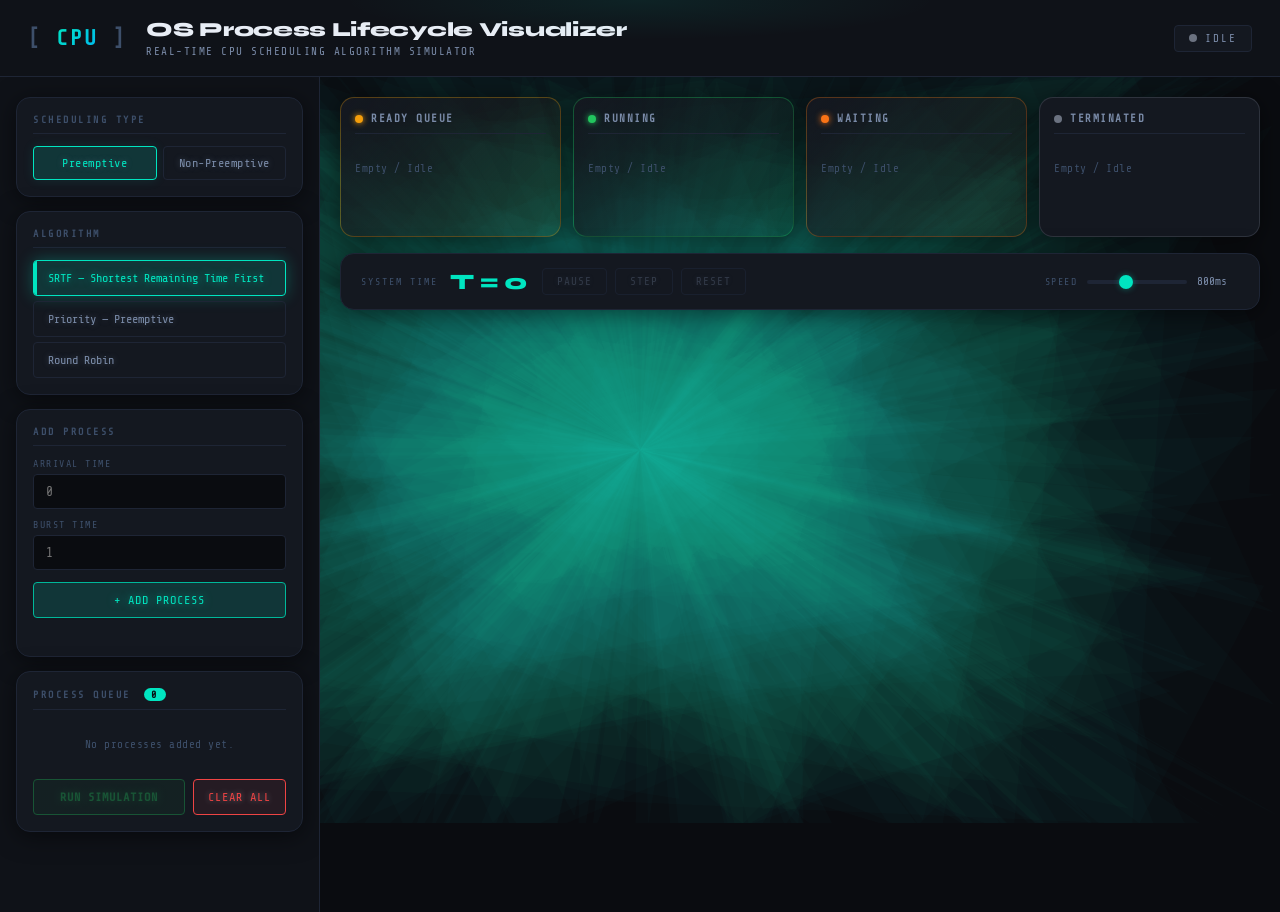
==== index.html @ 4fef4dcb "added a dynamic interactive background, which responds along with the mouse movement" ====
<!DOCTYPE html>
<html lang="en">
<head>
  <meta charset="UTF-8" />
  <meta name="viewport" content="width=device-width, initial-scale=1.0" />
  <title>OS Process Lifecycle Visualizer</title>
  <link rel="preconnect" href="https://fonts.googleapis.com" />
  <link href="https://fonts.googleapis.com/css2?family=Share+Tech+Mono&family=Syne:wght@400;600;700;800&display=swap" rel="stylesheet" />
  <link rel="stylesheet" href="css/style.css" />
  <link rel="stylesheet" href="css/style.css">

<script src="js/main.js"></script>
<script src="js/scheduler.js"></script>
<script src="js/ui.js"></script>
<script src="js/visualization.js"></script>
</head>
<body>

  <!-- ===== HEADER ===== -->
  <header class="site-header">
    <div class="header-glow"></div>
    <div class="header-inner">
      <div class="logo-mark">
        <span class="logo-bracket">[</span>
        <span class="logo-cpu">CPU</span>
        <span class="logo-bracket">]</span>
      </div>
      <div class="header-text">
        <h1 class="site-title">OS Process Lifecycle Visualizer</h1>
        <p class="site-subtitle">Real-time CPU Scheduling Algorithm Simulator</p>
      </div>
      <div class="header-status">
        <span class="status-dot" id="statusDot"></span>
        <span class="status-label" id="statusLabel">IDLE</span>
      </div>
    </div>
  </header>

  <!-- ===== MAIN LAYOUT ===== -->
  <main class="main-layout">

    <!-- LEFT PANEL: Controls -->
    <aside class="control-panel" id="controlPanel">

      <!-- Scheduling Type -->
      <div class="panel-card">
        <div class="card-label">SCHEDULING TYPE</div>
        <div class="toggle-group">
          <button class="toggle-btn active" id="btnPreemptive" data-type="preemptive">Preemptive</button>
          <button class="toggle-btn" id="btnNonPreemptive" data-type="nonpreemptive">Non-Preemptive</button>
        </div>
      </div>

      <!-- Algorithm Selection -->
      <div class="panel-card">
        <div class="card-label">ALGORITHM</div>
        <div class="algo-list" id="algoList">
          <!-- Populated by JS -->
        </div>
      </div>

      <!-- Time Quantum (RR only) -->
      <div class="panel-card" id="quantumCard" style="display:none;">
        <div class="card-label">TIME QUANTUM</div>
        <input class="form-input" type="number" id="timeQuantum" min="1" value="2" placeholder="Quantum" />
      </div>

      <!-- Process Input Form -->
      <div class="panel-card">
        <div class="card-label">ADD PROCESS</div>
        <div class="form-grid">
          <div class="form-group">
            <label class="form-label">Arrival Time</label>
            <input class="form-input" type="number" id="inputAT" min="0" placeholder="0" />
          </div>
          <div class="form-group">
            <label class="form-label">Burst Time</label>
            <input class="form-input" type="number" id="inputBT" min="1" placeholder="1" />
          </div>
          <div class="form-group" id="priorityGroup" style="display:none;">
            <label class="form-label">Priority</label>
            <input class="form-input" type="number" id="inputPriority" min="1" placeholder="1" />
          </div>
        </div>
        <button class="btn btn-add" id="btnAddProcess">+ Add Process</button>
        <div class="error-msg" id="errorMsg"></div>
      </div>

      <!-- Process Queue List -->
      <div class="panel-card">
        <div class="card-label">PROCESS QUEUE <span class="count-badge" id="processCount">0</span></div>
        <div class="process-list" id="processList">
          <div class="empty-state">No processes added yet.</div>
        </div>
        <div class="action-row">
          <button class="btn btn-run" id="btnRun" disabled>Run Simulation</button>
          <button class="btn btn-clear" id="btnClear">Clear All</button>
        </div>
      </div>

    </aside>

    <!-- RIGHT PANEL: Visualization -->
    <section class="viz-panel" id="vizPanel">

      <!-- Lifecycle States -->
      <div class="lifecycle-grid" id="lifecycleGrid">
        <div class="state-card state-ready">
          <div class="state-header">
            <div class="state-dot dot-ready"></div>
            <span>Ready Queue</span>
          </div>
          <div class="state-body" id="readyQueue"><div class="empty-state">Empty / Idle</div></div>
        </div>
        <div class="state-card state-running">
          <div class="state-header">
            <div class="state-dot dot-running"></div>
            <span>Running</span>
          </div>
          <div class="state-body" id="runningProcess"><div class="empty-state">Empty / Idle</div></div>
        </div>
        <div class="state-card state-waiting">
          <div class="state-header">
            <div class="state-dot dot-waiting"></div>
            <span>Waiting</span>
          </div>
          <div class="state-body" id="waitingQueue"><div class="empty-state">Empty / Idle</div></div>
        </div>
        <div class="state-card state-terminated">
          <div class="state-header">
            <div class="state-dot dot-terminated"></div>
            <span>Terminated</span>
          </div>
          <div class="state-body" id="terminatedList"><div class="empty-state">Empty / Idle</div></div>
        </div>
      </div>

      <!-- Clock Display -->
      <div class="clock-bar">
        <div class="clock-inner">
          <span class="clock-label">SYSTEM TIME</span>
          <span class="clock-value" id="clockDisplay">T = 0</span>
          <div class="sim-controls">
            <button class="sim-btn" id="btnPause" disabled>Pause</button>
            <button class="sim-btn" id="btnStep" disabled>Step</button>
            <button class="sim-btn" id="btnReset" disabled>Reset</button>
          </div>
          <div class="speed-control">
            <label class="form-label">Speed</label>
            <input type="range" id="speedSlider" min="100" max="2000" value="800" step="100" />
            <span id="speedValue">800ms</span>
          </div>
        </div>
      </div>

      <!-- Gantt Chart -->
      <div class="panel-card gantt-card" id="ganttCard" style="display:none;">
        <div class="card-label">GANTT CHART</div>
        <div class="gantt-scroll">
          <div class="gantt-chart" id="ganttChart"></div>
          <div class="gantt-timeline" id="ganttTimeline"></div>
        </div>
      </div>

      <!-- Results Table -->
      <div class="panel-card results-card" id="resultsCard" style="display:none;">
        <div class="card-label">RESULTS TABLE</div>
        <div class="table-scroll">
          <table class="results-table" id="resultsTable">
            <thead>
              <tr>
                <th title="Process ID">PID</th>
                <th title="Arrival Time">AT<br><span class="th-sub">Arrival</span></th>
                <th title="Burst Time">BT<br><span class="th-sub">Burst</span></th>
                <th title="Completion Time">CT<br><span class="th-sub">Completion</span></th>
                <th title="Turnaround Time">TAT<br><span class="th-sub">Turnaround</span></th>
                <th title="Waiting Time">WT<br><span class="th-sub">Waiting</span></th>
                <th title="Response Time">RT<br><span class="th-sub">Response</span></th>
              </tr>
            </thead>
            <tbody id="resultsBody"></tbody>
          </table>
        </div>
        <div class="averages-row" id="averagesRow"></div>
      </div>

    </section>
  </main>

  <!-- Scripts -->
  <script src="js/scheduler.js"></script>
  <script src="js/visualization.js"></script>
  <script src="js/ui.js"></script>
  <script src="js/main.js"></script>
  <script src="js/webgl-bg.js"></script>
</body>
</html>
---- css/style.css ----
/* =============================================
   OS Process Lifecycle Visualizer — Stylesheet
   Theme: Terminal Industrial / Dark Precision
   Font: Share Tech Mono + Syne
   ============================================= */

:root {
  --bg-base:        #0a0c10;
  --bg-surface:     #0f1218;
  --bg-card:        #141820;
  --bg-card-hover:  #181e28;
  --border:         #1e2535;
  --border-glow:    #2a3650;

  --accent:         #00e5c0;
  --accent-dim:     #00b89a;
  --accent-glow:    rgba(0, 229, 192, 0.15);

  --color-running:  #22c55e;
  --color-ready:    #f59e0b;
  --color-waiting:  #f97316;
  --color-terminated: #6b7280;

  --color-running-bg:  rgba(34,197,94,0.12);
  --color-ready-bg:    rgba(245,158,11,0.12);
  --color-waiting-bg:  rgba(249,115,22,0.12);
  --color-terminated-bg: rgba(107,114,128,0.12);

  --text-primary:   #e8edf5;
  --text-secondary: #7a8ba8;
  --text-muted:     #3d4f6a;

  --font-mono:      'Share Tech Mono', monospace;
  --font-display:   'Syne', sans-serif;

  --radius-sm:  4px;
  --radius-md:  8px;
  --radius-lg:  14px;
  --radius-xl:  20px;

  --transition: all 0.25s cubic-bezier(0.4, 0, 0.2, 1);
  --shadow-card: 0 4px 24px rgba(0,0,0,0.5);
}

/* ===== RESET ===== */
*, *::before, *::after {
  box-sizing: border-box;
  margin: 0;
  padding: 0;
}

html { 
  scroll-behavior: smooth;
  background: var(--bg-base);
}

body {
  background: transparent;
  color: var(--text-primary);
  font-family: var(--font-mono);
  font-size: 13px;
  min-height: 100vh;
  overflow-x: hidden;
}

/* ===== SCROLLBAR ===== */
::-webkit-scrollbar { width: 6px; height: 6px; }
::-webkit-scrollbar-track { background: var(--bg-base); }
::-webkit-scrollbar-thumb { background: var(--border-glow); border-radius: 3px; }
::-webkit-scrollbar-thumb:hover { background: var(--accent-dim); }

/* ===== HEADER ===== */
.site-header {
  position: relative;
  background: var(--bg-surface);
  border-bottom: 1px solid var(--border);
  overflow: hidden;
  z-index: 100;
}

.header-glow {
  position: absolute;
  top: -40px; left: 50%;
  transform: translateX(-50%);
  width: 600px; height: 80px;
  background: radial-gradient(ellipse, rgba(0,229,192,0.08) 0%, transparent 70%);
  pointer-events: none;
}

.header-inner {
  max-width: 1600px;
  margin: 0 auto;
  padding: 18px 28px;
  display: flex;
  align-items: center;
  gap: 20px;
}

.logo-mark {
  font-family: var(--font-mono);
  font-size: 22px;
  font-weight: bold;
  color: var(--accent);
  letter-spacing: 2px;
  flex-shrink: 0;
}
.logo-bracket { color: var(--text-muted); }
.logo-cpu {
  background: linear-gradient(135deg, var(--accent), #00b8f0);
  -webkit-background-clip: text;
  -webkit-text-fill-color: transparent;
  background-clip: text;
}

.header-text { flex: 1; }

.site-title {
  font-family: var(--font-display);
  font-size: 20px;
  font-weight: 800;
  color: var(--text-primary);
  letter-spacing: -0.3px;
  line-height: 1.2;
}

.site-subtitle {
  font-size: 11px;
  color: var(--text-secondary);
  letter-spacing: 1.5px;
  margin-top: 3px;
  text-transform: uppercase;
}

.header-status {
  display: flex;
  align-items: center;
  gap: 8px;
  padding: 6px 14px;
  border: 1px solid var(--border);
  border-radius: var(--radius-sm);
  background: var(--bg-card);
}

.status-dot {
  width: 8px; height: 8px;
  border-radius: 50%;
  background: var(--color-terminated);
  transition: var(--transition);
}
.status-dot.idle    { background: var(--color-terminated); }
.status-dot.running { background: var(--color-running); box-shadow: 0 0 8px var(--color-running); animation: pulse 1s infinite; }
.status-dot.paused  { background: var(--color-ready); }
.status-dot.done    { background: var(--accent); }

.status-label {
  font-size: 11px;
  letter-spacing: 2px;
  color: var(--text-secondary);
}

@keyframes pulse {
  0%, 100% { opacity: 1; }
  50%       { opacity: 0.4; }
}

/* ===== MAIN LAYOUT ===== */
.main-layout {
  display: grid;
  grid-template-columns: 320px 1fr;
  min-height: calc(100vh - 65px);
  max-width: 1600px;
  margin: 0 auto;
  gap: 0;
}

@media (max-width: 960px) {
  .main-layout { grid-template-columns: 1fr; }
}

/* ===== CONTROL PANEL ===== */
.control-panel {
  background: var(--bg-surface);
  border-right: 1px solid var(--border);
  padding: 20px 16px;
  display: flex;
  flex-direction: column;
  gap: 14px;
  overflow-y: auto;
  max-height: calc(100vh - 65px);
  position: sticky;
  top: 0;
}

/* ===== PANEL CARDS ===== */
.panel-card {
  background: var(--bg-card);
  border: 1px solid var(--border);
  border-radius: var(--radius-lg);
  padding: 16px;
  transition: var(--transition);
  box-shadow: var(--shadow-card);
}
.panel-card:hover { border-color: var(--border-glow); }

.card-label {
  font-size: 10px;
  font-weight: 700;
  letter-spacing: 2.5px;
  color: var(--text-muted);
  text-transform: uppercase;
  margin-bottom: 12px;
  padding-bottom: 8px;
  border-bottom: 1px solid var(--border);
}

/* ===== TOGGLE GROUP ===== */
.toggle-group {
  display: grid;
  grid-template-columns: 1fr 1fr;
  gap: 6px;
}

.toggle-btn {
  padding: 9px 12px;
  border: 1px solid var(--border);
  border-radius: var(--radius-sm);
  background: transparent;
  color: var(--text-secondary);
  font-family: var(--font-mono);
  font-size: 12px;
  cursor: pointer;
  transition: var(--transition);
  letter-spacing: 0.5px;
  text-shadow: 0 0 6px rgba(122, 139, 168, 0.4);
}
.toggle-btn:hover {
  border-color: var(--accent-dim);
  color: var(--text-primary);
  box-shadow: 0 0 16px rgba(0,229,192,0.25);
  text-shadow: 0 0 8px rgba(232, 237, 245, 0.6);
}
.toggle-btn.active {
  background: var(--accent-glow);
  border-color: var(--accent);
  color: var(--accent);
  box-shadow: 0 0 12px rgba(0,229,192,0.1);
}

/* ===== ALGO LIST ===== */
.algo-list {
  display: flex;
  flex-direction: column;
  gap: 5px;
}

.algo-btn {
  padding: 10px 14px;
  border: 1px solid var(--border);
  border-radius: var(--radius-sm);
  background: transparent;
  color: var(--text-secondary);
  font-family: var(--font-mono);
  font-size: 12px;
  cursor: pointer;
  transition: var(--transition);
  text-align: left;
  position: relative;
  overflow: hidden;
  text-shadow: 0 0 6px rgba(122, 139, 168, 0.4);
}
.algo-btn::before {
  content: '';
  position: absolute;
  left: 0; top: 0; bottom: 0;
  width: 3px;
  background: transparent;
  transition: var(--transition);
}
.algo-btn:hover {
  border-color: var(--border-glow);
  color: var(--text-primary);
  background: rgba(255,255,255,0.02);
  box-shadow: 0 0 16px rgba(0,229,192,0.2);
  text-shadow: 0 0 8px rgba(232, 237, 245, 0.6);
}
.algo-btn.active {
  border-color: var(--accent);
  color: var(--accent);
  background: var(--accent-glow);
  box-shadow: 0 0 16px rgba(0,229,192,0.3);
  text-shadow: 0 0 8px rgba(0,229,192,0.6);
}
.algo-btn.active::before { background: var(--accent); }
.algo-btn.disabled-algo {
  opacity: 0.35;
  cursor: not-allowed;
  pointer-events: none;
}

/* ===== FORM ===== */
.form-grid {
  display: flex;
  flex-direction: column;
  gap: 10px;
  margin-bottom: 12px;
}

.form-group {
  display: flex;
  flex-direction: column;
  gap: 5px;
}

.form-label {
  font-size: 10px;
  letter-spacing: 1.5px;
  color: var(--text-muted);
  text-transform: uppercase;
}

.form-input {
  background: var(--bg-base);
  border: 1px solid var(--border);
  border-radius: var(--radius-sm);
  color: var(--text-primary);
  font-family: var(--font-mono);
  font-size: 13px;
  padding: 9px 12px;
  outline: none;
  transition: var(--transition);
  width: 100%;
  -moz-appearance: textfield;
}
.form-input::-webkit-inner-spin-button,
.form-input::-webkit-outer-spin-button { -webkit-appearance: none; }

.form-input:focus {
  border-color: var(--accent);
  box-shadow: 0 0 0 3px rgba(0,229,192,0.08);
}
.form-input.error { border-color: #ef4444; }

.error-msg {
  font-size: 11px;
  color: #ef4444;
  min-height: 16px;
  margin-top: 6px;
  letter-spacing: 0.5px;
}

/* ===== BUTTONS ===== */
.btn {
  padding: 10px 16px;
  border-radius: var(--radius-sm);
  font-family: var(--font-mono);
  font-size: 12px;
  letter-spacing: 1px;
  cursor: pointer;
  transition: var(--transition);
  border: 1px solid transparent;
  display: inline-flex;
  align-items: center;
  justify-content: center;
  gap: 6px;
  text-transform: uppercase;
  text-shadow: 0 0 6px rgba(232, 237, 245, 0.4);
}

.btn-add {
  width: 100%;
  background: var(--accent-glow);
  border-color: var(--accent-dim);
  color: var(--accent);
  text-shadow: 0 0 8px rgba(0,229,192,0.6);
}
.btn-add:hover {
  background: rgba(0,229,192,0.22);
  box-shadow: 0 0 24px rgba(0,229,192,0.4);
  transform: translateY(-1px);
}

.btn-run {
  flex: 1;
  background: linear-gradient(135deg, #22c55e22, #16a34a33);
  border-color: var(--color-running);
  color: var(--color-running);
  font-weight: 700;
  text-shadow: 0 0 8px rgba(34,197,94,0.6);
}
.btn-run:hover:not(:disabled) {
  background: rgba(34,197,94,0.22);
  box-shadow: 0 0 24px rgba(34,197,94,0.4);
  transform: translateY(-1px);
}
.btn-run:disabled {
  opacity: 0.35;
  cursor: not-allowed;
  transform: none;
}

.btn-clear {
  background: rgba(239,68,68,0.08);
  border: 1px solid #ef4444;
  color: #ef4444;
  padding: 10px 14px;
}
.btn-clear:hover {
  background: rgba(239,68,68,0.16);
  transform: translateY(-1px);
}

.action-row {
  display: flex;
  gap: 8px;
  margin-top: 12px;
}

/* ===== SIM BUTTONS ===== */
.sim-btn {
  padding: 6px 14px;
  border: 1px solid var(--border-glow);
  border-radius: var(--radius-sm);
  background: transparent;
  color: var(--text-secondary);
  font-family: var(--font-mono);
  font-size: 11px;
  cursor: pointer;
  transition: var(--transition);
  text-transform: uppercase;
  letter-spacing: 1px;
  text-shadow: 0 0 6px rgba(122, 139, 168, 0.5);
}
.sim-btn:hover:not(:disabled) {
  border-color: var(--accent);
  color: var(--accent);
  box-shadow: 0 0 16px rgba(0,229,192,0.3);
  text-shadow: 0 0 8px rgba(0,229,192,0.8);
}
.sim-btn:disabled { opacity: 0.3; cursor: not-allowed; }

/* ===== PROCESS LIST ===== */
.process-list {
  display: flex;
  flex-direction: column;
  gap: 6px;
  max-height: 180px;
  overflow-y: auto;
  margin-bottom: 4px;
}

.empty-state {
  color: var(--text-muted);
  font-size: 11px;
  text-align: center;
  padding: 16px 0;
  letter-spacing: 0.5px;
}

.process-pill {
  display: flex;
  align-items: center;
  justify-content: space-between;
  padding: 8px 12px;
  background: var(--bg-base);
  border: 1px solid var(--border);
  border-radius: var(--radius-sm);
  animation: slideIn 0.25s ease;
}

@keyframes slideIn {
  from { opacity: 0; transform: translateX(-8px); }
  to   { opacity: 1; transform: translateX(0); }
}

.process-pill .pid-tag {
  font-size: 12px;
  font-weight: 700;
  color: var(--accent);
  min-width: 32px;
}
.process-pill .pill-info {
  font-size: 11px;
  color: var(--text-secondary);
  flex: 1;
  padding: 0 8px;
}
.process-pill .remove-btn {
  background: none;
  border: none;
  color: var(--text-muted);
  cursor: pointer;
  font-size: 14px;
  padding: 0 4px;
  transition: var(--transition);
  font-family: var(--font-mono);
}
.process-pill .remove-btn:hover { color: #ef4444; }

.count-badge {
  display: inline-block;
  background: var(--accent);
  color: var(--bg-base);
  border-radius: 10px;
  padding: 1px 7px;
  font-size: 10px;
  font-weight: 700;
  margin-left: 6px;
}

/* ===== VIZ PANEL ===== */
.viz-panel {
  padding: 20px;
  display: flex;
  flex-direction: column;
  gap: 16px;
  overflow-y: auto;
}

/* ===== LIFECYCLE GRID ===== */
.lifecycle-grid {
  display: grid;
  grid-template-columns: repeat(4, 1fr);
  gap: 12px;
}

@media (max-width: 1200px) {
  .lifecycle-grid { grid-template-columns: repeat(2, 1fr); }
}
@media (max-width: 600px) {
  .lifecycle-grid { grid-template-columns: 1fr; }
}

.state-card {
  background: var(--bg-card);
  border: 1px solid var(--border);
  border-radius: var(--radius-lg);
  padding: 14px;
  min-height: 140px;
  box-shadow: var(--shadow-card);
  transition: var(--transition);
}

.state-card.state-running { border-color: rgba(34,197,94,0.3); background: linear-gradient(135deg, var(--bg-card), rgba(34,197,94,0.04)); }
.state-card.state-ready   { border-color: rgba(245,158,11,0.3); background: linear-gradient(135deg, var(--bg-card), rgba(245,158,11,0.04)); }
.state-card.state-waiting { border-color: rgba(249,115,22,0.3); background: linear-gradient(135deg, var(--bg-card), rgba(249,115,22,0.04)); }
.state-card.state-terminated { border-color: rgba(107,114,128,0.3); }

.state-header {
  display: flex;
  align-items: center;
  gap: 8px;
  font-size: 11px;
  letter-spacing: 1.5px;
  color: var(--text-secondary);
  text-transform: uppercase;
  font-weight: 700;
  margin-bottom: 12px;
  padding-bottom: 8px;
  border-bottom: 1px solid var(--border);
}

.state-dot {
  width: 8px; height: 8px;
  border-radius: 50%;
  flex-shrink: 0;
}
.dot-running { background: var(--color-running); box-shadow: 0 0 6px var(--color-running); }
.dot-ready   { background: var(--color-ready);   box-shadow: 0 0 6px var(--color-ready); }
.dot-waiting { background: var(--color-waiting);  box-shadow: 0 0 6px var(--color-waiting); }
.dot-terminated { background: var(--color-terminated); }

.state-body {
  display: flex;
  flex-wrap: wrap;
  gap: 8px;
  min-height: 60px;
  align-content: flex-start;
}

/* ===== PROCESS TOKENS ===== */
.proc-token {
  display: flex;
  flex-direction: column;
  align-items: center;
  padding: 8px 12px;
  border-radius: var(--radius-md);
  border: 1px solid;
  font-size: 11px;
  font-family: var(--font-mono);
  animation: tokenAppear 0.3s cubic-bezier(0.34, 1.56, 0.64, 1);
  transition: var(--transition);
  cursor: default;
}

@keyframes tokenAppear {
  from { opacity: 0; transform: scale(0.7); }
  to   { opacity: 1; transform: scale(1); }
}

.proc-token .token-pid {
  font-weight: 700;
  font-size: 13px;
}
.proc-token .token-info {
  font-size: 9px;
  opacity: 0.75;
  letter-spacing: 0.5px;
  margin-top: 2px;
}

.token-running {
  background: var(--color-running-bg);
  border-color: var(--color-running);
  color: var(--color-running);
  box-shadow: 0 0 14px rgba(34,197,94,0.2);
  animation: tokenAppear 0.3s cubic-bezier(0.34, 1.56, 0.64, 1), runningPulse 1.5s ease-in-out infinite;
}

@keyframes runningPulse {
  0%, 100% { box-shadow: 0 0 14px rgba(34,197,94,0.2); }
  50%       { box-shadow: 0 0 22px rgba(34,197,94,0.4); }
}

.token-ready {
  background: var(--color-ready-bg);
  border-color: var(--color-ready);
  color: var(--color-ready);
}

.token-waiting {
  background: var(--color-waiting-bg);
  border-color: var(--color-waiting);
  color: var(--color-waiting);
}

.token-terminated {
  background: var(--color-terminated-bg);
  border-color: var(--color-terminated);
  color: var(--color-terminated);
  opacity: 0.7;
}

/* ===== CLOCK BAR ===== */
.clock-bar {
  background: var(--bg-card);
  border: 1px solid var(--border);
  border-radius: var(--radius-lg);
  padding: 14px 20px;
  box-shadow: var(--shadow-card);
}

.clock-inner {
  display: flex;
  align-items: center;
  gap: 12px;
  flex-wrap: nowrap;
}

.clock-label {
  font-size: 10px;
  letter-spacing: 2px;
  color: var(--text-muted);
  text-transform: uppercase;
}

.clock-value {
  font-family: var(--font-display);
  font-size: 22px;
  font-weight: 800;
  color: var(--accent);
  letter-spacing: -0.5px;
  min-width: 80px;
}

.sim-controls {
  display: flex;
  gap: 8px;
  flex: 1;
}

.speed-control {
  display: flex;
  align-items: center;
  gap: 10px;
  margin-left: auto;
}

.speed-control input[type=range] {
  -webkit-appearance: none;
  width: 100px;
  height: 4px;
  background: var(--border);
  border-radius: 2px;
  outline: none;
  cursor: pointer;
}
.speed-control input[type=range]::-webkit-slider-thumb {
  -webkit-appearance: none;
  width: 14px; height: 14px;
  border-radius: 50%;
  background: var(--accent);
  cursor: pointer;
  box-shadow: 0 0 6px rgba(0,229,192,0.4);
}
#speedValue {
  font-size: 11px;
  color: var(--text-secondary);
  min-width: 42px;
}

/* ===== GANTT CHART ===== */
.gantt-card { overflow: hidden; }

.gantt-scroll {
  overflow-x: auto;
  padding-bottom: 6px;
}

.gantt-chart {
  display: flex;
  height: 48px;
  min-width: 100%;
  border-radius: var(--radius-sm);
  overflow: hidden;
  margin-bottom: 4px;
}

.gantt-block {
  display: flex;
  align-items: center;
  justify-content: center;
  font-size: 12px;
  font-weight: 700;
  font-family: var(--font-mono);
  border-right: 2px solid var(--bg-base);
  transition: opacity 0.2s;
  cursor: default;
  position: relative;
  min-width: 32px;
  animation: ganttReveal 0.3s ease;
}

@keyframes ganttReveal {
  from { opacity: 0; transform: scaleX(0); transform-origin: left; }
  to   { opacity: 1; transform: scaleX(1); }
}

.gantt-block:hover { opacity: 0.85; }
.gantt-block.idle-block { background: #1e2535; color: var(--text-muted); }
.gantt-block.run-block-0  { background: rgba(34,197,94,0.6);  color: #fff; }
.gantt-block.run-block-1  { background: rgba(56,189,248,0.6); color: #fff; }
.gantt-block.run-block-2  { background: rgba(168,85,247,0.6); color: #fff; }
.gantt-block.run-block-3  { background: rgba(249,115,22,0.6); color: #fff; }
.gantt-block.run-block-4  { background: rgba(236,72,153,0.6); color: #fff; }
.gantt-block.run-block-5  { background: rgba(234,179,8,0.6);  color: #fff; }
.gantt-block.run-block-6  { background: rgba(20,184,166,0.6); color: #fff; }
.gantt-block.run-block-7  { background: rgba(139,92,246,0.6); color: #fff; }

.gantt-timeline {
  display: flex;
  font-size: 10px;
  color: var(--text-muted);
  letter-spacing: 0.5px;
}
.gantt-tick {
  display: flex;
  align-items: center;
  justify-content: flex-start;
  border-left: 1px solid var(--border);
  padding: 2px 3px;
  min-width: 32px;
}

/* ===== RESULTS TABLE ===== */
.results-card {}

.table-scroll { overflow-x: auto; }

.results-table {
  width: 100%;
  border-collapse: collapse;
  font-size: 12px;
}

.results-table thead th {
  background: var(--bg-base);
  color: var(--text-muted);
  font-size: 10px;
  letter-spacing: 2px;
  text-transform: uppercase;
  padding: 10px 14px;
  text-align: center;
  border-bottom: 1px solid var(--border);
  white-space: nowrap;
}

.results-table tbody tr {
  border-bottom: 1px solid var(--border);
  transition: var(--transition);
}
.results-table tbody tr:hover { background: rgba(255,255,255,0.02); }

.results-table tbody td {
  padding: 10px 14px;
  text-align: center;
  color: var(--text-primary);
  font-family: var(--font-mono);
}

.results-table tbody td:first-child {
  font-weight: 700;
  color: var(--accent);
}

.results-table tbody tr:last-child { border-bottom: none; }

.averages-row {
  display: flex;
  gap: 12px;
  padding: 14px 4px 0;
  border-top: 1px solid var(--border);
  margin-top: 12px;
}

.stat-card {
  flex: 1;
  display: flex;
  flex-direction: column;
  gap: 4px;
  background: var(--bg-surface);
  border: 1px solid var(--border);
  border-radius: var(--radius-md);
  padding: 12px;
  align-items: center;
  text-align: center;
  transition: var(--transition);
}
.stat-card:hover {
  border-color: var(--border-glow);
}

.avg-label {
  font-size: 9px;
  letter-spacing: 1.5px;
  color: var(--text-muted);
  text-transform: uppercase;
}
.avg-value {
  font-size: 18px;
  font-family: var(--font-display);
  font-weight: 700;
  color: var(--accent);
}

.th-sub {
  font-size: 8px;
  color: var(--text-muted);
  font-weight: normal;
  letter-spacing: 1px;
}

/* ===== ANIMATIONS ===== */
@keyframes fadeIn {
  from { opacity: 0; transform: translateY(10px); }
  to   { opacity: 1; transform: translateY(0); }
}

.gantt-card, .results-card {
  animation: fadeIn 0.4s ease;
}

/* ===== RESPONSIVE ===== */
@media (max-width: 768px) {
  .header-inner { padding: 14px 16px; gap: 12px; }
  .site-title { font-size: 15px; }
  .control-panel { max-height: none; position: relative; }
  .viz-panel { padding: 12px; }
  .clock-inner { gap: 10px; }
  .clock-value { font-size: 18px; }
}

/* ===== WEBGL BG ===== */
#webgl-bg-canvas {
  position: fixed;
  top: 0;
  left: 0;
  width: 100vw;
  height: 100vh;
  z-index: -10;
  pointer-events: none;
}
---- css/style.css ----
/* =============================================
   OS Process Lifecycle Visualizer — Stylesheet
   Theme: Terminal Industrial / Dark Precision
   Font: Share Tech Mono + Syne
   ============================================= */

:root {
  --bg-base:        #0a0c10;
  --bg-surface:     #0f1218;
  --bg-card:        #141820;
  --bg-card-hover:  #181e28;
  --border:         #1e2535;
  --border-glow:    #2a3650;

  --accent:         #00e5c0;
  --accent-dim:     #00b89a;
  --accent-glow:    rgba(0, 229, 192, 0.15);

  --color-running:  #22c55e;
  --color-ready:    #f59e0b;
  --color-waiting:  #f97316;
  --color-terminated: #6b7280;

  --color-running-bg:  rgba(34,197,94,0.12);
  --color-ready-bg:    rgba(245,158,11,0.12);
  --color-waiting-bg:  rgba(249,115,22,0.12);
  --color-terminated-bg: rgba(107,114,128,0.12);

  --text-primary:   #e8edf5;
  --text-secondary: #7a8ba8;
  --text-muted:     #3d4f6a;

  --font-mono:      'Share Tech Mono', monospace;
  --font-display:   'Syne', sans-serif;

  --radius-sm:  4px;
  --radius-md:  8px;
  --radius-lg:  14px;
  --radius-xl:  20px;

  --transition: all 0.25s cubic-bezier(0.4, 0, 0.2, 1);
  --shadow-card: 0 4px 24px rgba(0,0,0,0.5);
}

/* ===== RESET ===== */
*, *::before, *::after {
  box-sizing: border-box;
  margin: 0;
  padding: 0;
}

html { 
  scroll-behavior: smooth;
  background: var(--bg-base);
}

body {
  background: transparent;
  color: var(--text-primary);
  font-family: var(--font-mono);
  font-size: 13px;
  min-height: 100vh;
  overflow-x: hidden;
}

/* ===== SCROLLBAR ===== */
::-webkit-scrollbar { width: 6px; height: 6px; }
::-webkit-scrollbar-track { background: var(--bg-base); }
::-webkit-scrollbar-thumb { background: var(--border-glow); border-radius: 3px; }
::-webkit-scrollbar-thumb:hover { background: var(--accent-dim); }

/* ===== HEADER ===== */
.site-header {
  position: relative;
  background: var(--bg-surface);
  border-bottom: 1px solid var(--border);
  overflow: hidden;
  z-index: 100;
}

.header-glow {
  position: absolute;
  top: -40px; left: 50%;
  transform: translateX(-50%);
  width: 600px; height: 80px;
  background: radial-gradient(ellipse, rgba(0,229,192,0.08) 0%, transparent 70%);
  pointer-events: none;
}

.header-inner {
  max-width: 1600px;
  margin: 0 auto;
  padding: 18px 28px;
  display: flex;
  align-items: center;
  gap: 20px;
}

.logo-mark {
  font-family: var(--font-mono);
  font-size: 22px;
  font-weight: bold;
  color: var(--accent);
  letter-spacing: 2px;
  flex-shrink: 0;
}
.logo-bracket { color: var(--text-muted); }
.logo-cpu {
  background: linear-gradient(135deg, var(--accent), #00b8f0);
  -webkit-background-clip: text;
  -webkit-text-fill-color: transparent;
  background-clip: text;
}

.header-text { flex: 1; }

.site-title {
  font-family: var(--font-display);
  font-size: 20px;
  font-weight: 800;
  color: var(--text-primary);
  letter-spacing: -0.3px;
  line-height: 1.2;
}

.site-subtitle {
  font-size: 11px;
  color: var(--text-secondary);
  letter-spacing: 1.5px;
  margin-top: 3px;
  text-transform: uppercase;
}

.header-status {
  display: flex;
  align-items: center;
  gap: 8px;
  padding: 6px 14px;
  border: 1px solid var(--border);
  border-radius: var(--radius-sm);
  background: var(--bg-card);
}

.status-dot {
  width: 8px; height: 8px;
  border-radius: 50%;
  background: var(--color-terminated);
  transition: var(--transition);
}
.status-dot.idle    { background: var(--color-terminated); }
.status-dot.running { background: var(--color-running); box-shadow: 0 0 8px var(--color-running); animation: pulse 1s infinite; }
.status-dot.paused  { background: var(--color-ready); }
.status-dot.done    { background: var(--accent); }

.status-label {
  font-size: 11px;
  letter-spacing: 2px;
  color: var(--text-secondary);
}

@keyframes pulse {
  0%, 100% { opacity: 1; }
  50%       { opacity: 0.4; }
}

/* ===== MAIN LAYOUT ===== */
.main-layout {
  display: grid;
  grid-template-columns: 320px 1fr;
  min-height: calc(100vh - 65px);
  max-width: 1600px;
  margin: 0 auto;
  gap: 0;
}

@media (max-width: 960px) {
  .main-layout { grid-template-columns: 1fr; }
}

/* ===== CONTROL PANEL ===== */
.control-panel {
  background: var(--bg-surface);
  border-right: 1px solid var(--border);
  padding: 20px 16px;
  display: flex;
  flex-direction: column;
  gap: 14px;
  overflow-y: auto;
  max-height: calc(100vh - 65px);
  position: sticky;
  top: 0;
}

/* ===== PANEL CARDS ===== */
.panel-card {
  background: var(--bg-card);
  border: 1px solid var(--border);
  border-radius: var(--radius-lg);
  padding: 16px;
  transition: var(--transition);
  box-shadow: var(--shadow-card);
}
.panel-card:hover { border-color: var(--border-glow); }

.card-label {
  font-size: 10px;
  font-weight: 700;
  letter-spacing: 2.5px;
  color: var(--text-muted);
  text-transform: uppercase;
  margin-bottom: 12px;
  padding-bottom: 8px;
  border-bottom: 1px solid var(--border);
}

/* ===== TOGGLE GROUP ===== */
.toggle-group {
  display: grid;
  grid-template-columns: 1fr 1fr;
  gap: 6px;
}

.toggle-btn {
  padding: 9px 12px;
  border: 1px solid var(--border);
  border-radius: var(--radius-sm);
  background: transparent;
  color: var(--text-secondary);
  font-family: var(--font-mono);
  font-size: 12px;
  cursor: pointer;
  transition: var(--transition);
  letter-spacing: 0.5px;
  text-shadow: 0 0 6px rgba(122, 139, 168, 0.4);
}
.toggle-btn:hover {
  border-color: var(--accent-dim);
  color: var(--text-primary);
  box-shadow: 0 0 16px rgba(0,229,192,0.25);
  text-shadow: 0 0 8px rgba(232, 237, 245, 0.6);
}
.toggle-btn.active {
  background: var(--accent-glow);
  border-color: var(--accent);
  color: var(--accent);
  box-shadow: 0 0 12px rgba(0,229,192,0.1);
}

/* ===== ALGO LIST ===== */
.algo-list {
  display: flex;
  flex-direction: column;
  gap: 5px;
}

.algo-btn {
  padding: 10px 14px;
  border: 1px solid var(--border);
  border-radius: var(--radius-sm);
  background: transparent;
  color: var(--text-secondary);
  font-family: var(--font-mono);
  font-size: 12px;
  cursor: pointer;
  transition: var(--transition);
  text-align: left;
  position: relative;
  overflow: hidden;
  text-shadow: 0 0 6px rgba(122, 139, 168, 0.4);
}
.algo-btn::before {
  content: '';
  position: absolute;
  left: 0; top: 0; bottom: 0;
  width: 3px;
  background: transparent;
  transition: var(--transition);
}
.algo-btn:hover {
  border-color: var(--border-glow);
  color: var(--text-primary);
  background: rgba(255,255,255,0.02);
  box-shadow: 0 0 16px rgba(0,229,192,0.2);
  text-shadow: 0 0 8px rgba(232, 237, 245, 0.6);
}
.algo-btn.active {
  border-color: var(--accent);
  color: var(--accent);
  background: var(--accent-glow);
  box-shadow: 0 0 16px rgba(0,229,192,0.3);
  text-shadow: 0 0 8px rgba(0,229,192,0.6);
}
.algo-btn.active::before { background: var(--accent); }
.algo-btn.disabled-algo {
  opacity: 0.35;
  cursor: not-allowed;
  pointer-events: none;
}

/* ===== FORM ===== */
.form-grid {
  display: flex;
  flex-direction: column;
  gap: 10px;
  margin-bottom: 12px;
}

.form-group {
  display: flex;
  flex-direction: column;
  gap: 5px;
}

.form-label {
  font-size: 10px;
  letter-spacing: 1.5px;
  color: var(--text-muted);
  text-transform: uppercase;
}

.form-input {
  background: var(--bg-base);
  border: 1px solid var(--border);
  border-radius: var(--radius-sm);
  color: var(--text-primary);
  font-family: var(--font-mono);
  font-size: 13px;
  padding: 9px 12px;
  outline: none;
  transition: var(--transition);
  width: 100%;
  -moz-appearance: textfield;
}
.form-input::-webkit-inner-spin-button,
.form-input::-webkit-outer-spin-button { -webkit-appearance: none; }

.form-input:focus {
  border-color: var(--accent);
  box-shadow: 0 0 0 3px rgba(0,229,192,0.08);
}
.form-input.error { border-color: #ef4444; }

.error-msg {
  font-size: 11px;
  color: #ef4444;
  min-height: 16px;
  margin-top: 6px;
  letter-spacing: 0.5px;
}

/* ===== BUTTONS ===== */
.btn {
  padding: 10px 16px;
  border-radius: var(--radius-sm);
  font-family: var(--font-mono);
  font-size: 12px;
  letter-spacing: 1px;
  cursor: pointer;
  transition: var(--transition);
  border: 1px solid transparent;
  display: inline-flex;
  align-items: center;
  justify-content: center;
  gap: 6px;
  text-transform: uppercase;
  text-shadow: 0 0 6px rgba(232, 237, 245, 0.4);
}

.btn-add {
  width: 100%;
  background: var(--accent-glow);
  border-color: var(--accent-dim);
  color: var(--accent);
  text-shadow: 0 0 8px rgba(0,229,192,0.6);
}
.btn-add:hover {
  background: rgba(0,229,192,0.22);
  box-shadow: 0 0 24px rgba(0,229,192,0.4);
  transform: translateY(-1px);
}

.btn-run {
  flex: 1;
  background: linear-gradient(135deg, #22c55e22, #16a34a33);
  border-color: var(--color-running);
  color: var(--color-running);
  font-weight: 700;
  text-shadow: 0 0 8px rgba(34,197,94,0.6);
}
.btn-run:hover:not(:disabled) {
  background: rgba(34,197,94,0.22);
  box-shadow: 0 0 24px rgba(34,197,94,0.4);
  transform: translateY(-1px);
}
.btn-run:disabled {
  opacity: 0.35;
  cursor: not-allowed;
  transform: none;
}

.btn-clear {
  background: rgba(239,68,68,0.08);
  border: 1px solid #ef4444;
  color: #ef4444;
  padding: 10px 14px;
}
.btn-clear:hover {
  background: rgba(239,68,68,0.16);
  transform: translateY(-1px);
}

.action-row {
  display: flex;
  gap: 8px;
  margin-top: 12px;
}

/* ===== SIM BUTTONS ===== */
.sim-btn {
  padding: 6px 14px;
  border: 1px solid var(--border-glow);
  border-radius: var(--radius-sm);
  background: transparent;
  color: var(--text-secondary);
  font-family: var(--font-mono);
  font-size: 11px;
  cursor: pointer;
  transition: var(--transition);
  text-transform: uppercase;
  letter-spacing: 1px;
  text-shadow: 0 0 6px rgba(122, 139, 168, 0.5);
}
.sim-btn:hover:not(:disabled) {
  border-color: var(--accent);
  color: var(--accent);
  box-shadow: 0 0 16px rgba(0,229,192,0.3);
  text-shadow: 0 0 8px rgba(0,229,192,0.8);
}
.sim-btn:disabled { opacity: 0.3; cursor: not-allowed; }

/* ===== PROCESS LIST ===== */
.process-list {
  display: flex;
  flex-direction: column;
  gap: 6px;
  max-height: 180px;
  overflow-y: auto;
  margin-bottom: 4px;
}

.empty-state {
  color: var(--text-muted);
  font-size: 11px;
  text-align: center;
  padding: 16px 0;
  letter-spacing: 0.5px;
}

.process-pill {
  display: flex;
  align-items: center;
  justify-content: space-between;
  padding: 8px 12px;
  background: var(--bg-base);
  border: 1px solid var(--border);
  border-radius: var(--radius-sm);
  animation: slideIn 0.25s ease;
}

@keyframes slideIn {
  from { opacity: 0; transform: translateX(-8px); }
  to   { opacity: 1; transform: translateX(0); }
}

.process-pill .pid-tag {
  font-size: 12px;
  font-weight: 700;
  color: var(--accent);
  min-width: 32px;
}
.process-pill .pill-info {
  font-size: 11px;
  color: var(--text-secondary);
  flex: 1;
  padding: 0 8px;
}
.process-pill .remove-btn {
  background: none;
  border: none;
  color: var(--text-muted);
  cursor: pointer;
  font-size: 14px;
  padding: 0 4px;
  transition: var(--transition);
  font-family: var(--font-mono);
}
.process-pill .remove-btn:hover { color: #ef4444; }

.count-badge {
  display: inline-block;
  background: var(--accent);
  color: var(--bg-base);
  border-radius: 10px;
  padding: 1px 7px;
  font-size: 10px;
  font-weight: 700;
  margin-left: 6px;
}

/* ===== VIZ PANEL ===== */
.viz-panel {
  padding: 20px;
  display: flex;
  flex-direction: column;
  gap: 16px;
  overflow-y: auto;
}

/* ===== LIFECYCLE GRID ===== */
.lifecycle-grid {
  display: grid;
  grid-template-columns: repeat(4, 1fr);
  gap: 12px;
}

@media (max-width: 1200px) {
  .lifecycle-grid { grid-template-columns: repeat(2, 1fr); }
}
@media (max-width: 600px) {
  .lifecycle-grid { grid-template-columns: 1fr; }
}

.state-card {
  background: var(--bg-card);
  border: 1px solid var(--border);
  border-radius: var(--radius-lg);
  padding: 14px;
  min-height: 140px;
  box-shadow: var(--shadow-card);
  transition: var(--transition);
}

.state-card.state-running { border-color: rgba(34,197,94,0.3); background: linear-gradient(135deg, var(--bg-card), rgba(34,197,94,0.04)); }
.state-card.state-ready   { border-color: rgba(245,158,11,0.3); background: linear-gradient(135deg, var(--bg-card), rgba(245,158,11,0.04)); }
.state-card.state-waiting { border-color: rgba(249,115,22,0.3); background: linear-gradient(135deg, var(--bg-card), rgba(249,115,22,0.04)); }
.state-card.state-terminated { border-color: rgba(107,114,128,0.3); }

.state-header {
  display: flex;
  align-items: center;
  gap: 8px;
  font-size: 11px;
  letter-spacing: 1.5px;
  color: var(--text-secondary);
  text-transform: uppercase;
  font-weight: 700;
  margin-bottom: 12px;
  padding-bottom: 8px;
  border-bottom: 1px solid var(--border);
}

.state-dot {
  width: 8px; height: 8px;
  border-radius: 50%;
  flex-shrink: 0;
}
.dot-running { background: var(--color-running); box-shadow: 0 0 6px var(--color-running); }
.dot-ready   { background: var(--color-ready);   box-shadow: 0 0 6px var(--color-ready); }
.dot-waiting { background: var(--color-waiting);  box-shadow: 0 0 6px var(--color-waiting); }
.dot-terminated { background: var(--color-terminated); }

.state-body {
  display: flex;
  flex-wrap: wrap;
  gap: 8px;
  min-height: 60px;
  align-content: flex-start;
}

/* ===== PROCESS TOKENS ===== */
.proc-token {
  display: flex;
  flex-direction: column;
  align-items: center;
  padding: 8px 12px;
  border-radius: var(--radius-md);
  border: 1px solid;
  font-size: 11px;
  font-family: var(--font-mono);
  animation: tokenAppear 0.3s cubic-bezier(0.34, 1.56, 0.64, 1);
  transition: var(--transition);
  cursor: default;
}

@keyframes tokenAppear {
  from { opacity: 0; transform: scale(0.7); }
  to   { opacity: 1; transform: scale(1); }
}

.proc-token .token-pid {
  font-weight: 700;
  font-size: 13px;
}
.proc-token .token-info {
  font-size: 9px;
  opacity: 0.75;
  letter-spacing: 0.5px;
  margin-top: 2px;
}

.token-running {
  background: var(--color-running-bg);
  border-color: var(--color-running);
  color: var(--color-running);
  box-shadow: 0 0 14px rgba(34,197,94,0.2);
  animation: tokenAppear 0.3s cubic-bezier(0.34, 1.56, 0.64, 1), runningPulse 1.5s ease-in-out infinite;
}

@keyframes runningPulse {
  0%, 100% { box-shadow: 0 0 14px rgba(34,197,94,0.2); }
  50%       { box-shadow: 0 0 22px rgba(34,197,94,0.4); }
}

.token-ready {
  background: var(--color-ready-bg);
  border-color: var(--color-ready);
  color: var(--color-ready);
}

.token-waiting {
  background: var(--color-waiting-bg);
  border-color: var(--color-waiting);
  color: var(--color-waiting);
}

.token-terminated {
  background: var(--color-terminated-bg);
  border-color: var(--color-terminated);
  color: var(--color-terminated);
  opacity: 0.7;
}

/* ===== CLOCK BAR ===== */
.clock-bar {
  background: var(--bg-card);
  border: 1px solid var(--border);
  border-radius: var(--radius-lg);
  padding: 14px 20px;
  box-shadow: var(--shadow-card);
}

.clock-inner {
  display: flex;
  align-items: center;
  gap: 12px;
  flex-wrap: nowrap;
}

.clock-label {
  font-size: 10px;
  letter-spacing: 2px;
  color: var(--text-muted);
  text-transform: uppercase;
}

.clock-value {
  font-family: var(--font-display);
  font-size: 22px;
  font-weight: 800;
  color: var(--accent);
  letter-spacing: -0.5px;
  min-width: 80px;
}

.sim-controls {
  display: flex;
  gap: 8px;
  flex: 1;
}

.speed-control {
  display: flex;
  align-items: center;
  gap: 10px;
  margin-left: auto;
}

.speed-control input[type=range] {
  -webkit-appearance: none;
  width: 100px;
  height: 4px;
  background: var(--border);
  border-radius: 2px;
  outline: none;
  cursor: pointer;
}
.speed-control input[type=range]::-webkit-slider-thumb {
  -webkit-appearance: none;
  width: 14px; height: 14px;
  border-radius: 50%;
  background: var(--accent);
  cursor: pointer;
  box-shadow: 0 0 6px rgba(0,229,192,0.4);
}
#speedValue {
  font-size: 11px;
  color: var(--text-secondary);
  min-width: 42px;
}

/* ===== GANTT CHART ===== */
.gantt-card { overflow: hidden; }

.gantt-scroll {
  overflow-x: auto;
  padding-bottom: 6px;
}

.gantt-chart {
  display: flex;
  height: 48px;
  min-width: 100%;
  border-radius: var(--radius-sm);
  overflow: hidden;
  margin-bottom: 4px;
}

.gantt-block {
  display: flex;
  align-items: center;
  justify-content: center;
  font-size: 12px;
  font-weight: 700;
  font-family: var(--font-mono);
  border-right: 2px solid var(--bg-base);
  transition: opacity 0.2s;
  cursor: default;
  position: relative;
  min-width: 32px;
  animation: ganttReveal 0.3s ease;
}

@keyframes ganttReveal {
  from { opacity: 0; transform: scaleX(0); transform-origin: left; }
  to   { opacity: 1; transform: scaleX(1); }
}

.gantt-block:hover { opacity: 0.85; }
.gantt-block.idle-block { background: #1e2535; color: var(--text-muted); }
.gantt-block.run-block-0  { background: rgba(34,197,94,0.6);  color: #fff; }
.gantt-block.run-block-1  { background: rgba(56,189,248,0.6); color: #fff; }
.gantt-block.run-block-2  { background: rgba(168,85,247,0.6); color: #fff; }
.gantt-block.run-block-3  { background: rgba(249,115,22,0.6); color: #fff; }
.gantt-block.run-block-4  { background: rgba(236,72,153,0.6); color: #fff; }
.gantt-block.run-block-5  { background: rgba(234,179,8,0.6);  color: #fff; }
.gantt-block.run-block-6  { background: rgba(20,184,166,0.6); color: #fff; }
.gantt-block.run-block-7  { background: rgba(139,92,246,0.6); color: #fff; }

.gantt-timeline {
  display: flex;
  font-size: 10px;
  color: var(--text-muted);
  letter-spacing: 0.5px;
}
.gantt-tick {
  display: flex;
  align-items: center;
  justify-content: flex-start;
  border-left: 1px solid var(--border);
  padding: 2px 3px;
  min-width: 32px;
}

/* ===== RESULTS TABLE ===== */
.results-card {}

.table-scroll { overflow-x: auto; }

.results-table {
  width: 100%;
  border-collapse: collapse;
  font-size: 12px;
}

.results-table thead th {
  background: var(--bg-base);
  color: var(--text-muted);
  font-size: 10px;
  letter-spacing: 2px;
  text-transform: uppercase;
  padding: 10px 14px;
  text-align: center;
  border-bottom: 1px solid var(--border);
  white-space: nowrap;
}

.results-table tbody tr {
  border-bottom: 1px solid var(--border);
  transition: var(--transition);
}
.results-table tbody tr:hover { background: rgba(255,255,255,0.02); }

.results-table tbody td {
  padding: 10px 14px;
  text-align: center;
  color: var(--text-primary);
  font-family: var(--font-mono);
}

.results-table tbody td:first-child {
  font-weight: 700;
  color: var(--accent);
}

.results-table tbody tr:last-child { border-bottom: none; }

.averages-row {
  display: flex;
  gap: 12px;
  padding: 14px 4px 0;
  border-top: 1px solid var(--border);
  margin-top: 12px;
}

.stat-card {
  flex: 1;
  display: flex;
  flex-direction: column;
  gap: 4px;
  background: var(--bg-surface);
  border: 1px solid var(--border);
  border-radius: var(--radius-md);
  padding: 12px;
  align-items: center;
  text-align: center;
  transition: var(--transition);
}
.stat-card:hover {
  border-color: var(--border-glow);
}

.avg-label {
  font-size: 9px;
  letter-spacing: 1.5px;
  color: var(--text-muted);
  text-transform: uppercase;
}
.avg-value {
  font-size: 18px;
  font-family: var(--font-display);
  font-weight: 700;
  color: var(--accent);
}

.th-sub {
  font-size: 8px;
  color: var(--text-muted);
  font-weight: normal;
  letter-spacing: 1px;
}

/* ===== ANIMATIONS ===== */
@keyframes fadeIn {
  from { opacity: 0; transform: translateY(10px); }
  to   { opacity: 1; transform: translateY(0); }
}

.gantt-card, .results-card {
  animation: fadeIn 0.4s ease;
}

/* ===== RESPONSIVE ===== */
@media (max-width: 768px) {
  .header-inner { padding: 14px 16px; gap: 12px; }
  .site-title { font-size: 15px; }
  .control-panel { max-height: none; position: relative; }
  .viz-panel { padding: 12px; }
  .clock-inner { gap: 10px; }
  .clock-value { font-size: 18px; }
}

/* ===== WEBGL BG ===== */
#webgl-bg-canvas {
  position: fixed;
  top: 0;
  left: 0;
  width: 100vw;
  height: 100vh;
  z-index: -10;
  pointer-events: none;
}
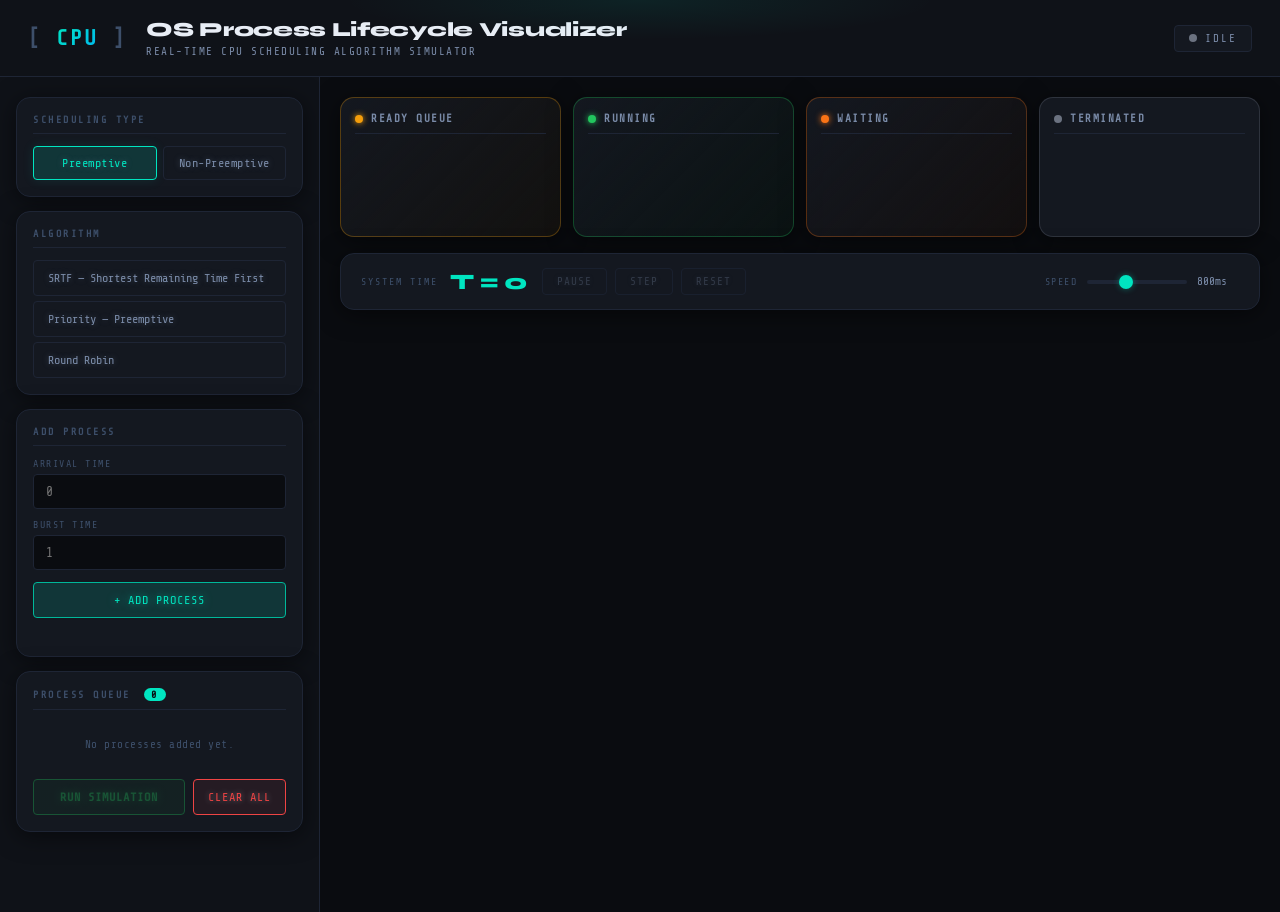
==== commit 3b01dad1: "Added home page UI for scheduling selection" ====
--- a/index.html
+++ b/index.html
@@ -6,13 +6,9 @@
   <title>OS Process Lifecycle Visualizer</title>
   <link rel="preconnect" href="https://fonts.googleapis.com" />
   <link href="https://fonts.googleapis.com/css2?family=Share+Tech+Mono&family=Syne:wght@400;600;700;800&display=swap" rel="stylesheet" />
-  <link rel="stylesheet" href="css/style.css" />
   <link rel="stylesheet" href="css/style.css">
 
-<script src="js/main.js"></script>
-<script src="js/scheduler.js"></script>
-<script src="js/ui.js"></script>
-<script src="js/visualization.js"></script>
+
 </head>
 <body>
 
@@ -110,28 +106,28 @@
             <div class="state-dot dot-ready"></div>
             <span>Ready Queue</span>
           </div>
-          <div class="state-body" id="readyQueue"><div class="empty-state">Empty / Idle</div></div>
+          <div class="state-body" id="readyQueue"></div>
         </div>
         <div class="state-card state-running">
           <div class="state-header">
             <div class="state-dot dot-running"></div>
             <span>Running</span>
           </div>
-          <div class="state-body" id="runningProcess"><div class="empty-state">Empty / Idle</div></div>
+          <div class="state-body" id="runningProcess"></div>
         </div>
         <div class="state-card state-waiting">
           <div class="state-header">
             <div class="state-dot dot-waiting"></div>
             <span>Waiting</span>
           </div>
-          <div class="state-body" id="waitingQueue"><div class="empty-state">Empty / Idle</div></div>
+          <div class="state-body" id="waitingQueue"></div>
         </div>
         <div class="state-card state-terminated">
           <div class="state-header">
             <div class="state-dot dot-terminated"></div>
             <span>Terminated</span>
           </div>
-          <div class="state-body" id="terminatedList"><div class="empty-state">Empty / Idle</div></div>
+          <div class="state-body" id="terminatedList"></div>
         </div>
       </div>
 
@@ -169,13 +165,13 @@
           <table class="results-table" id="resultsTable">
             <thead>
               <tr>
-                <th title="Process ID">PID</th>
-                <th title="Arrival Time">AT<br><span class="th-sub">Arrival</span></th>
-                <th title="Burst Time">BT<br><span class="th-sub">Burst</span></th>
-                <th title="Completion Time">CT<br><span class="th-sub">Completion</span></th>
-                <th title="Turnaround Time">TAT<br><span class="th-sub">Turnaround</span></th>
-                <th title="Waiting Time">WT<br><span class="th-sub">Waiting</span></th>
-                <th title="Response Time">RT<br><span class="th-sub">Response</span></th>
+                <th>PID</th>
+                <th>AT</th>
+                <th>BT</th>
+                <th>CT</th>
+                <th>TAT</th>
+                <th>WT</th>
+                <th>RT</th>
               </tr>
             </thead>
             <tbody id="resultsBody"></tbody>
@@ -192,6 +188,5 @@
   <script src="js/visualization.js"></script>
   <script src="js/ui.js"></script>
   <script src="js/main.js"></script>
-  <script src="js/webgl-bg.js"></script>
 </body>
 </html>
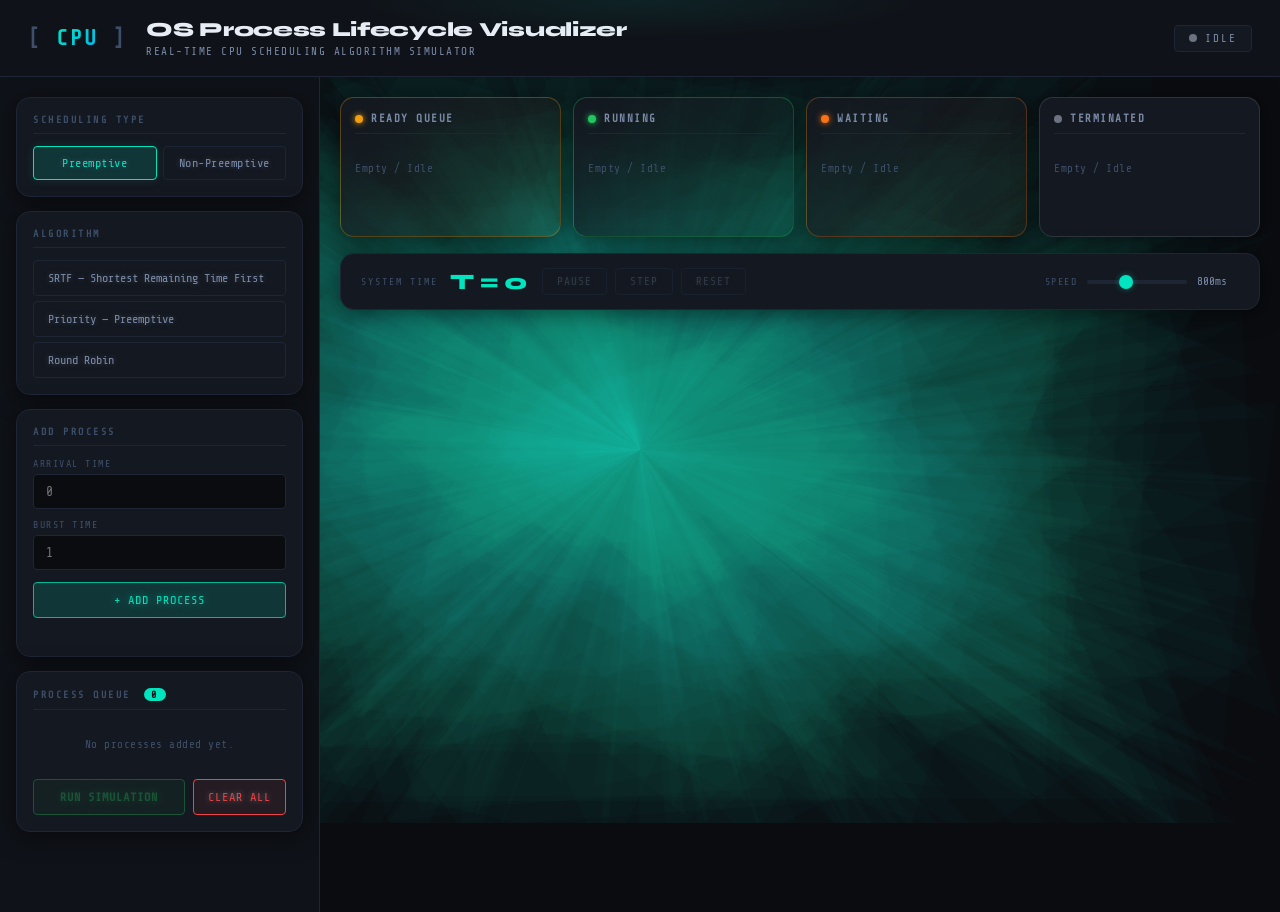
==== commit 0ff6f381: "Merge 3b01dad1dff2f54c0a6682698699b55490c1bd30 into 4fef4dcbc5e6b9b2cd39dfb5b280c79229283dea" ====
--- a/index.html
+++ b/index.html
@@ -106,28 +106,28 @@
             <div class="state-dot dot-ready"></div>
             <span>Ready Queue</span>
           </div>
-          <div class="state-body" id="readyQueue"></div>
+          <div class="state-body" id="readyQueue"><div class="empty-state">Empty / Idle</div></div>
         </div>
         <div class="state-card state-running">
           <div class="state-header">
             <div class="state-dot dot-running"></div>
             <span>Running</span>
           </div>
-          <div class="state-body" id="runningProcess"></div>
+          <div class="state-body" id="runningProcess"><div class="empty-state">Empty / Idle</div></div>
         </div>
         <div class="state-card state-waiting">
           <div class="state-header">
             <div class="state-dot dot-waiting"></div>
             <span>Waiting</span>
           </div>
-          <div class="state-body" id="waitingQueue"></div>
+          <div class="state-body" id="waitingQueue"><div class="empty-state">Empty / Idle</div></div>
         </div>
         <div class="state-card state-terminated">
           <div class="state-header">
             <div class="state-dot dot-terminated"></div>
             <span>Terminated</span>
           </div>
-          <div class="state-body" id="terminatedList"></div>
+          <div class="state-body" id="terminatedList"><div class="empty-state">Empty / Idle</div></div>
         </div>
       </div>
 
@@ -165,13 +165,13 @@
           <table class="results-table" id="resultsTable">
             <thead>
               <tr>
-                <th>PID</th>
-                <th>AT</th>
-                <th>BT</th>
-                <th>CT</th>
-                <th>TAT</th>
-                <th>WT</th>
-                <th>RT</th>
+                <th title="Process ID">PID</th>
+                <th title="Arrival Time">AT<br><span class="th-sub">Arrival</span></th>
+                <th title="Burst Time">BT<br><span class="th-sub">Burst</span></th>
+                <th title="Completion Time">CT<br><span class="th-sub">Completion</span></th>
+                <th title="Turnaround Time">TAT<br><span class="th-sub">Turnaround</span></th>
+                <th title="Waiting Time">WT<br><span class="th-sub">Waiting</span></th>
+                <th title="Response Time">RT<br><span class="th-sub">Response</span></th>
               </tr>
             </thead>
             <tbody id="resultsBody"></tbody>
@@ -188,5 +188,6 @@
   <script src="js/visualization.js"></script>
   <script src="js/ui.js"></script>
   <script src="js/main.js"></script>
+  <script src="js/webgl-bg.js"></script>
 </body>
 </html>
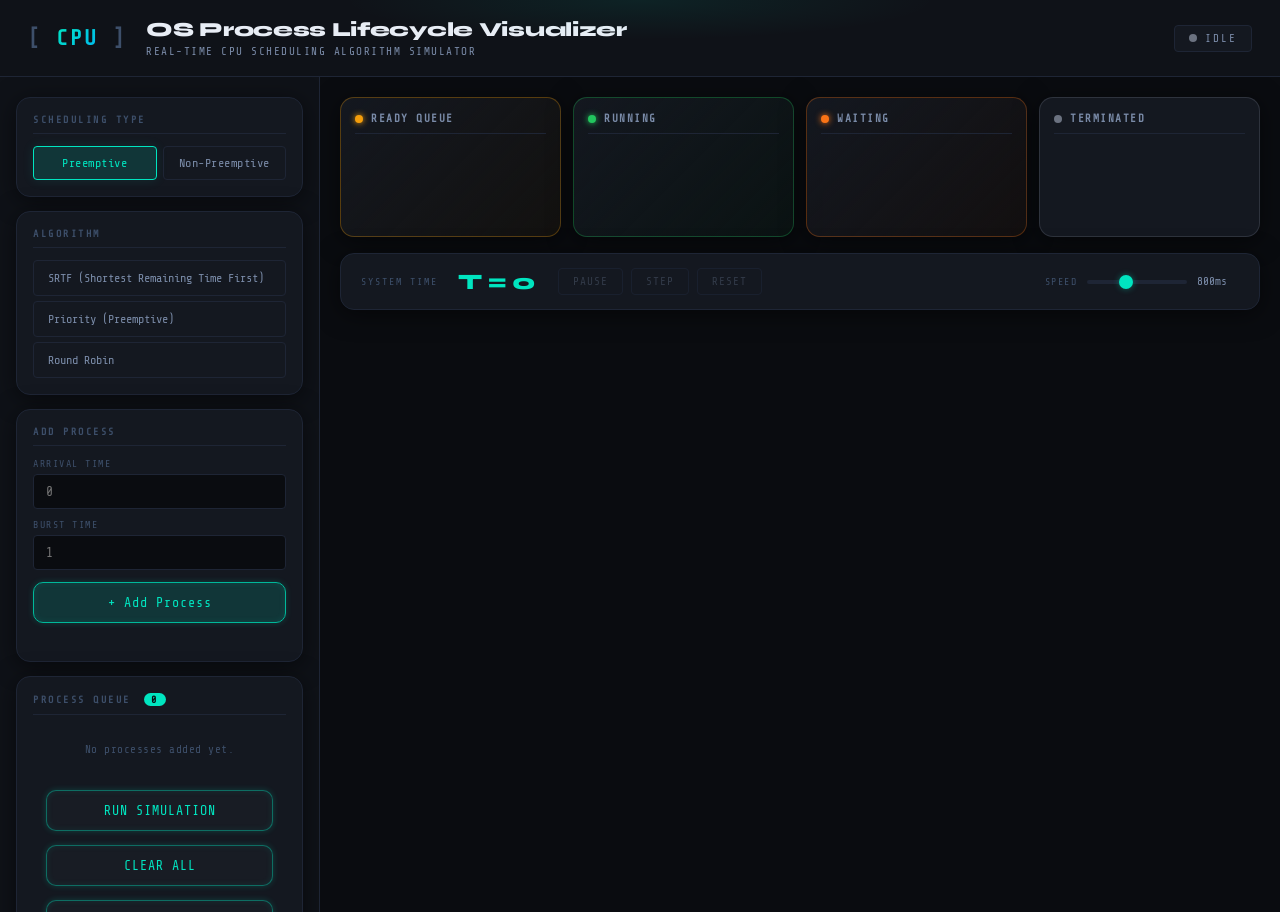
==== commit 593cf132: "Added analytics dashboard with metrics and charts, improved UI Styling and fixed localStorage handli" ====
--- a/index.html
+++ b/index.html
@@ -88,9 +88,11 @@
         <div class="process-list" id="processList">
           <div class="empty-state">No processes added yet.</div>
         </div>
-        <div class="action-row">
-          <button class="btn btn-run" id="btnRun" disabled>Run Simulation</button>
-          <button class="btn btn-clear" id="btnClear">Clear All</button>
+        <div class="action-buttons">
+  <button id="btnRun">RUN SIMULATION</button>
+  <button id="btnClear">CLEAR ALL</button>
+  <button onclick="goToAnalytics()" id="btnAnalytics">VIEW ANALYTICS</button>
+</div>
         </div>
       </div>
 
@@ -106,28 +108,28 @@
             <div class="state-dot dot-ready"></div>
             <span>Ready Queue</span>
           </div>
-          <div class="state-body" id="readyQueue"><div class="empty-state">Empty / Idle</div></div>
+          <div class="state-body" id="readyQueue"></div>
         </div>
         <div class="state-card state-running">
           <div class="state-header">
             <div class="state-dot dot-running"></div>
             <span>Running</span>
           </div>
-          <div class="state-body" id="runningProcess"><div class="empty-state">Empty / Idle</div></div>
+          <div class="state-body" id="runningProcess"></div>
         </div>
         <div class="state-card state-waiting">
           <div class="state-header">
             <div class="state-dot dot-waiting"></div>
             <span>Waiting</span>
           </div>
-          <div class="state-body" id="waitingQueue"><div class="empty-state">Empty / Idle</div></div>
+          <div class="state-body" id="waitingQueue"></div>
         </div>
         <div class="state-card state-terminated">
           <div class="state-header">
             <div class="state-dot dot-terminated"></div>
             <span>Terminated</span>
           </div>
-          <div class="state-body" id="terminatedList"><div class="empty-state">Empty / Idle</div></div>
+          <div class="state-body" id="terminatedList"></div>
         </div>
       </div>
 
@@ -165,13 +167,13 @@
           <table class="results-table" id="resultsTable">
             <thead>
               <tr>
-                <th title="Process ID">PID</th>
-                <th title="Arrival Time">AT<br><span class="th-sub">Arrival</span></th>
-                <th title="Burst Time">BT<br><span class="th-sub">Burst</span></th>
-                <th title="Completion Time">CT<br><span class="th-sub">Completion</span></th>
-                <th title="Turnaround Time">TAT<br><span class="th-sub">Turnaround</span></th>
-                <th title="Waiting Time">WT<br><span class="th-sub">Waiting</span></th>
-                <th title="Response Time">RT<br><span class="th-sub">Response</span></th>
+                <th>PID</th>
+                <th>AT</th>
+                <th>BT</th>
+                <th>CT</th>
+                <th>TAT</th>
+                <th>WT</th>
+                <th>RT</th>
               </tr>
             </thead>
             <tbody id="resultsBody"></tbody>
@@ -188,6 +190,5 @@
   <script src="js/visualization.js"></script>
   <script src="js/ui.js"></script>
   <script src="js/main.js"></script>
-  <script src="js/webgl-bg.js"></script>
 </body>
 </html>
--- a/css/style.css
+++ b/css/style.css
@@ -49,13 +49,10 @@
   padding: 0;
 }
 
-html { 
-  scroll-behavior: smooth;
+html { scroll-behavior: smooth; }
+
+body {
   background: var(--bg-base);
-}
-
-body {
-  background: transparent;
   color: var(--text-primary);
   font-family: var(--font-mono);
   font-size: 13px;
@@ -231,13 +228,10 @@
   cursor: pointer;
   transition: var(--transition);
   letter-spacing: 0.5px;
-  text-shadow: 0 0 6px rgba(122, 139, 168, 0.4);
 }
 .toggle-btn:hover {
   border-color: var(--accent-dim);
   color: var(--text-primary);
-  box-shadow: 0 0 16px rgba(0,229,192,0.25);
-  text-shadow: 0 0 8px rgba(232, 237, 245, 0.6);
 }
 .toggle-btn.active {
   background: var(--accent-glow);
@@ -266,7 +260,6 @@
   text-align: left;
   position: relative;
   overflow: hidden;
-  text-shadow: 0 0 6px rgba(122, 139, 168, 0.4);
 }
 .algo-btn::before {
   content: '';
@@ -280,15 +273,11 @@
   border-color: var(--border-glow);
   color: var(--text-primary);
   background: rgba(255,255,255,0.02);
-  box-shadow: 0 0 16px rgba(0,229,192,0.2);
-  text-shadow: 0 0 8px rgba(232, 237, 245, 0.6);
 }
 .algo-btn.active {
   border-color: var(--accent);
   color: var(--accent);
   background: var(--accent-glow);
-  box-shadow: 0 0 16px rgba(0,229,192,0.3);
-  text-shadow: 0 0 8px rgba(0,229,192,0.6);
 }
 .algo-btn.active::before { background: var(--accent); }
 .algo-btn.disabled-algo {
@@ -350,20 +339,47 @@
 
 /* ===== BUTTONS ===== */
 .btn {
-  padding: 10px 16px;
-  border-radius: var(--radius-sm);
-  font-family: var(--font-mono);
-  font-size: 12px;
+  font-family: 'Share Tech Mono', monospace;
   letter-spacing: 1px;
+  padding: 12px 20px;
+  border-radius: 10px;
+  border: 1px solid rgba(0,229,192,0.4);
+  background: rgba(255,255,255,0.02);
+  color: #00e5c0;
   cursor: pointer;
-  transition: var(--transition);
-  border: 1px solid transparent;
-  display: inline-flex;
-  align-items: center;
-  justify-content: center;
-  gap: 6px;
-  text-transform: uppercase;
-  text-shadow: 0 0 6px rgba(232, 237, 245, 0.4);
+  transition: 0.3s;
+
+  box-shadow:
+    0 0 6px rgba(0,229,192,0.2),
+    inset 0 0 6px rgba(0,229,192,0.1);
+}
+
+#btnRun,
+#btnClear,
+#btnAnalytics {
+  font-family: 'Share Tech Mono', monospace !important;
+  letter-spacing: 1px !important;
+  padding: 12px 20px !important;
+
+  background: rgba(255,255,255,0.02) !important;
+  color: #00e5c0 !important;
+
+  border: 1px solid rgba(0,229,192,0.4) !important;
+  border-radius: 10px !important;
+
+  cursor: pointer !important;
+
+  box-shadow:
+    0 0 6px rgba(0,229,192,0.2),
+    inset 0 0 6px rgba(0,229,192,0.1) !important;
+}
+
+#btnRun:hover,
+#btnClear:hover,
+#btnAnalytics:hover {
+  box-shadow:
+    0 0 12px rgba(0,229,192,0.5),
+    inset 0 0 8px rgba(0,229,192,0.2) !important;
 }
 
 .btn-add {
@@ -371,11 +387,10 @@
   background: var(--accent-glow);
   border-color: var(--accent-dim);
   color: var(--accent);
-  text-shadow: 0 0 8px rgba(0,229,192,0.6);
 }
 .btn-add:hover {
   background: rgba(0,229,192,0.22);
-  box-shadow: 0 0 24px rgba(0,229,192,0.4);
+  box-shadow: 0 0 16px rgba(0,229,192,0.15);
   transform: translateY(-1px);
 }
 
@@ -385,11 +400,10 @@
   border-color: var(--color-running);
   color: var(--color-running);
   font-weight: 700;
-  text-shadow: 0 0 8px rgba(34,197,94,0.6);
 }
 .btn-run:hover:not(:disabled) {
   background: rgba(34,197,94,0.22);
-  box-shadow: 0 0 24px rgba(34,197,94,0.4);
+  box-shadow: 0 0 16px rgba(34,197,94,0.2);
   transform: translateY(-1px);
 }
 .btn-run:disabled {
@@ -400,7 +414,7 @@
 
 .btn-clear {
   background: rgba(239,68,68,0.08);
-  border: 1px solid #ef4444;
+  border-color: #ef4444;
   color: #ef4444;
   padding: 10px 14px;
 }
@@ -428,13 +442,10 @@
   transition: var(--transition);
   text-transform: uppercase;
   letter-spacing: 1px;
-  text-shadow: 0 0 6px rgba(122, 139, 168, 0.5);
 }
 .sim-btn:hover:not(:disabled) {
   border-color: var(--accent);
   color: var(--accent);
-  box-shadow: 0 0 16px rgba(0,229,192,0.3);
-  text-shadow: 0 0 8px rgba(0,229,192,0.8);
 }
 .sim-btn:disabled { opacity: 0.3; cursor: not-allowed; }
 
@@ -446,6 +457,48 @@
   max-height: 180px;
   overflow-y: auto;
   margin-bottom: 4px;
+}
+.action-buttons {
+  display: flex;
+  flex-direction: column;   /* stack vertically */
+  gap: 14px;                /* spacing between buttons */
+  margin-top: 18px;
+  align-items: center;      /* center buttons */
+}
+
+/* Target all 3 buttons */
+.action-buttons button {
+  width: 90%;               /* equal width */
+  padding: 12px 0;
+  
+  font-family: 'Share Tech Mono', monospace;
+  letter-spacing: 1px;
+
+  color: #00e5c0;
+  background: rgba(0, 0, 0, 0.3);
+
+  border: 1px solid rgba(0, 229, 192, 0.4);
+  border-radius: 12px;
+
+  cursor: pointer;
+
+  box-shadow:
+    0 0 6px rgba(0,229,192,0.2),
+    inset 0 0 6px rgba(0,229,192,0.1);
+
+  transition: all 0.2s ease;
+}
+
+/* Hover glow */
+.action-buttons button:hover {
+  box-shadow:
+    0 0 12px rgba(0,229,192,0.6),
+    inset 0 0 8px rgba(0,229,192,0.2);
+}
+
+/* Slight press effect */
+.action-buttons button:active {
+  transform: scale(0.97);
 }
 
 .empty-state {
@@ -652,8 +705,8 @@
 .clock-inner {
   display: flex;
   align-items: center;
-  gap: 12px;
-  flex-wrap: nowrap;
+  gap: 20px;
+  flex-wrap: wrap;
 }
 
 .clock-label {
@@ -816,29 +869,18 @@
 
 .averages-row {
   display: flex;
-  gap: 12px;
+  gap: 20px;
   padding: 14px 4px 0;
+  flex-wrap: wrap;
   border-top: 1px solid var(--border);
   margin-top: 12px;
 }
 
-.stat-card {
-  flex: 1;
+.avg-item {
   display: flex;
   flex-direction: column;
-  gap: 4px;
-  background: var(--bg-surface);
-  border: 1px solid var(--border);
-  border-radius: var(--radius-md);
-  padding: 12px;
-  align-items: center;
-  text-align: center;
-  transition: var(--transition);
-}
-.stat-card:hover {
-  border-color: var(--border-glow);
-}
-
+  gap: 3px;
+}
 .avg-label {
   font-size: 9px;
   letter-spacing: 1.5px;
@@ -852,13 +894,6 @@
   color: var(--accent);
 }
 
-.th-sub {
-  font-size: 8px;
-  color: var(--text-muted);
-  font-weight: normal;
-  letter-spacing: 1px;
-}
-
 /* ===== ANIMATIONS ===== */
 @keyframes fadeIn {
   from { opacity: 0; transform: translateY(10px); }
@@ -867,6 +902,20 @@
 
 .gantt-card, .results-card {
   animation: fadeIn 0.4s ease;
+}
+#btnAnalytics {
+  position: relative;
+  z-index: 10;
+  cursor: pointer;
+}
+.action-buttons {
+  position: relative;
+  z-index: 5;
+}
+#btnAnalytics {
+  position: relative;
+  z-index: 100;
+  pointer-events: auto;
 }
 
 /* ===== RESPONSIVE ===== */
@@ -878,14 +927,3 @@
   .clock-inner { gap: 10px; }
   .clock-value { font-size: 18px; }
 }
-
-/* ===== WEBGL BG ===== */
-#webgl-bg-canvas {
-  position: fixed;
-  top: 0;
-  left: 0;
-  width: 100vw;
-  height: 100vh;
-  z-index: -10;
-  pointer-events: none;
-}
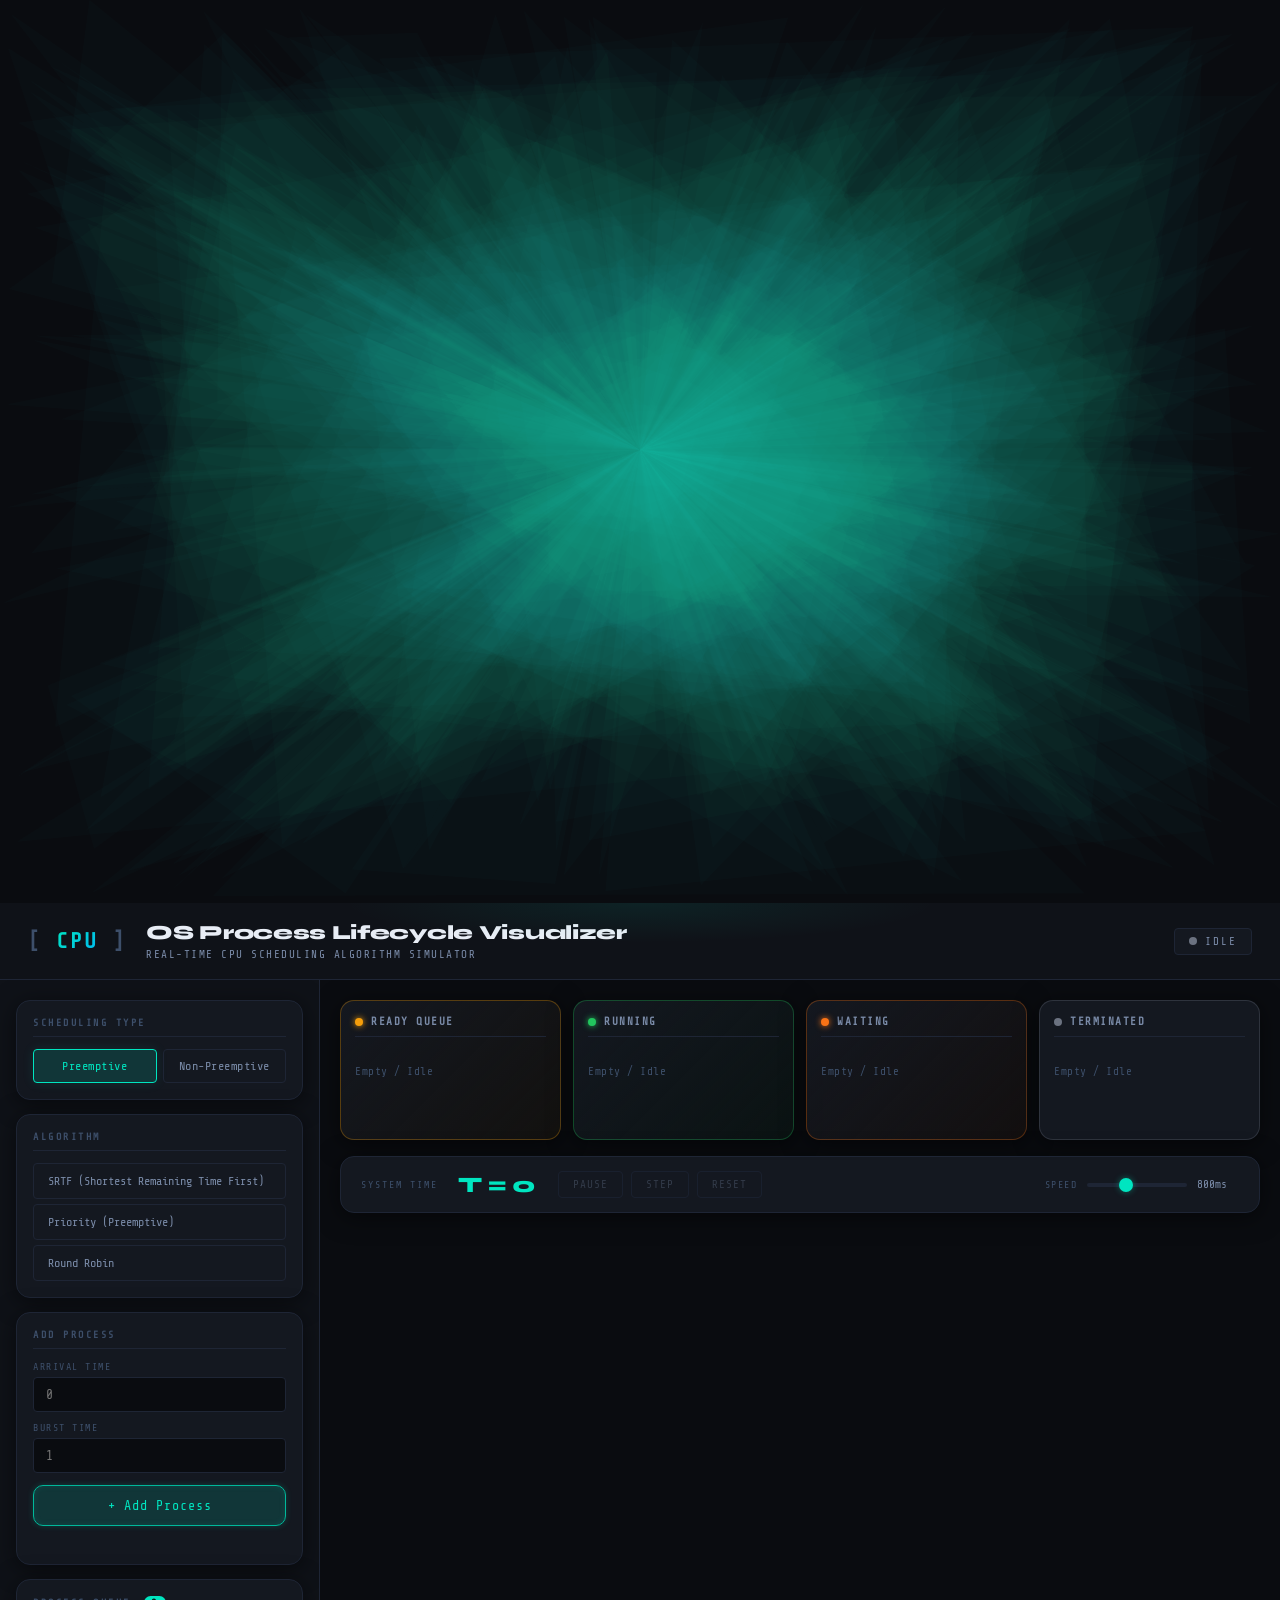
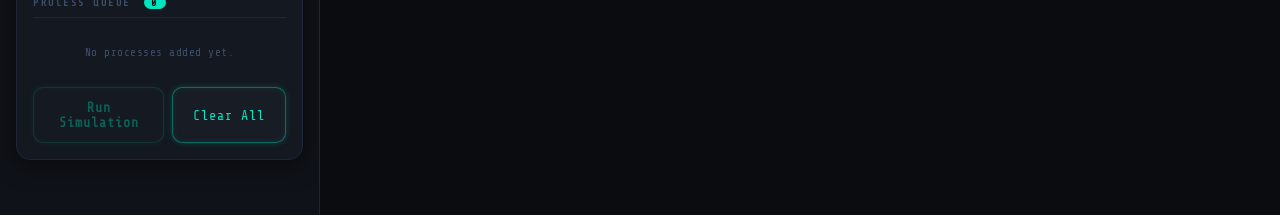
==== commit ede385db: "fix: corrected author email and minor update" ====
--- a/index.html
+++ b/index.html
@@ -6,9 +6,13 @@
   <title>OS Process Lifecycle Visualizer</title>
   <link rel="preconnect" href="https://fonts.googleapis.com" />
   <link href="https://fonts.googleapis.com/css2?family=Share+Tech+Mono&family=Syne:wght@400;600;700;800&display=swap" rel="stylesheet" />
+  <link rel="stylesheet" href="css/style.css" />
   <link rel="stylesheet" href="css/style.css">
 
-
+<script src="js/main.js"></script>
+<script src="js/scheduler.js"></script>
+<script src="js/ui.js"></script>
+<script src="js/visualization.js"></script>
 </head>
 <body>
 
@@ -88,11 +92,9 @@
         <div class="process-list" id="processList">
           <div class="empty-state">No processes added yet.</div>
         </div>
-        <div class="action-buttons">
-  <button id="btnRun">RUN SIMULATION</button>
-  <button id="btnClear">CLEAR ALL</button>
-  <button onclick="goToAnalytics()" id="btnAnalytics">VIEW ANALYTICS</button>
-</div>
+        <div class="action-row">
+          <button class="btn btn-run" id="btnRun" disabled>Run Simulation</button>
+          <button class="btn btn-clear" id="btnClear">Clear All</button>
         </div>
       </div>
 
@@ -108,28 +110,28 @@
             <div class="state-dot dot-ready"></div>
             <span>Ready Queue</span>
           </div>
-          <div class="state-body" id="readyQueue"></div>
+          <div class="state-body" id="readyQueue"><div class="empty-state">Empty / Idle</div></div>
         </div>
         <div class="state-card state-running">
           <div class="state-header">
             <div class="state-dot dot-running"></div>
             <span>Running</span>
           </div>
-          <div class="state-body" id="runningProcess"></div>
+          <div class="state-body" id="runningProcess"><div class="empty-state">Empty / Idle</div></div>
         </div>
         <div class="state-card state-waiting">
           <div class="state-header">
             <div class="state-dot dot-waiting"></div>
             <span>Waiting</span>
           </div>
-          <div class="state-body" id="waitingQueue"></div>
+          <div class="state-body" id="waitingQueue"><div class="empty-state">Empty / Idle</div></div>
         </div>
         <div class="state-card state-terminated">
           <div class="state-header">
             <div class="state-dot dot-terminated"></div>
             <span>Terminated</span>
           </div>
-          <div class="state-body" id="terminatedList"></div>
+          <div class="state-body" id="terminatedList"><div class="empty-state">Empty / Idle</div></div>
         </div>
       </div>
 
@@ -162,18 +164,21 @@
 
       <!-- Results Table -->
       <div class="panel-card results-card" id="resultsCard" style="display:none;">
-        <div class="card-label">RESULTS TABLE</div>
+        <div class="results-header" style="display: flex; justify-content: space-between; align-items: center; margin-bottom: 12px; border-bottom: 1px solid var(--border); padding-bottom: 8px;">
+          <div class="card-label" style="margin-bottom: 0; border-bottom: none; padding-bottom: 0;">RESULTS TABLE</div>
+          <a href="analytics.html" class="btn btn-run" style="font-size: 10px; padding: 6px 12px; flex: none; text-decoration: none;">View Analytics 📊</a>
+        </div>
         <div class="table-scroll">
           <table class="results-table" id="resultsTable">
             <thead>
               <tr>
-                <th>PID</th>
-                <th>AT</th>
-                <th>BT</th>
-                <th>CT</th>
-                <th>TAT</th>
-                <th>WT</th>
-                <th>RT</th>
+                <th title="Process ID">PID</th>
+                <th title="Arrival Time">AT<br><span class="th-sub">Arrival</span></th>
+                <th title="Burst Time">BT<br><span class="th-sub">Burst</span></th>
+                <th title="Completion Time">CT<br><span class="th-sub">Completion</span></th>
+                <th title="Turnaround Time">TAT<br><span class="th-sub">Turnaround</span></th>
+                <th title="Waiting Time">WT<br><span class="th-sub">Waiting</span></th>
+                <th title="Response Time">RT<br><span class="th-sub">Response</span></th>
               </tr>
             </thead>
             <tbody id="resultsBody"></tbody>
@@ -190,5 +195,6 @@
   <script src="js/visualization.js"></script>
   <script src="js/ui.js"></script>
   <script src="js/main.js"></script>
+  <script src="js/webgl-bg.js"></script>
 </body>
 </html>
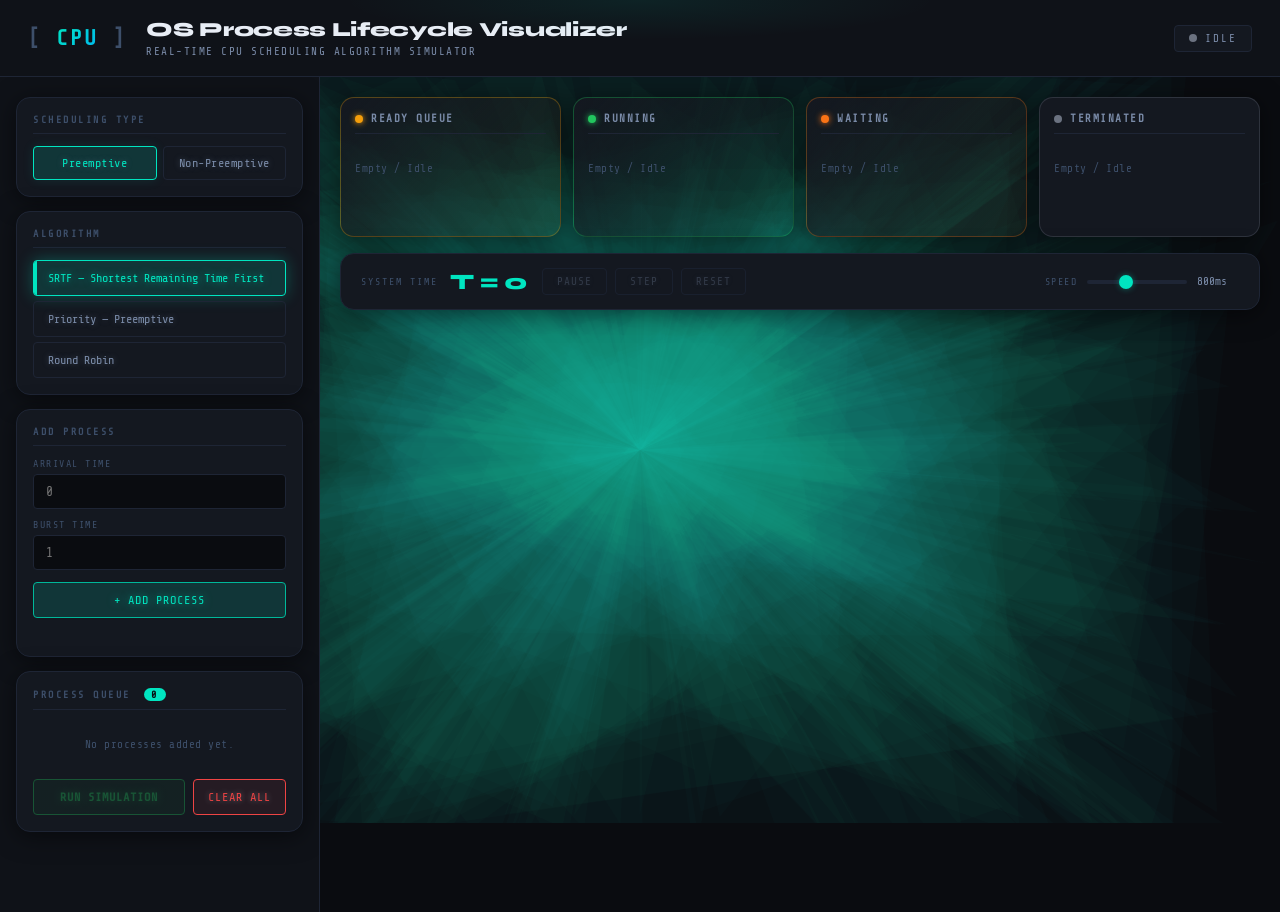
==== commit 2a03d637: "Updated UI interface and added Home page" ====
--- a/index.html
+++ b/index.html
@@ -164,10 +164,14 @@
 
       <!-- Results Table -->
       <div class="panel-card results-card" id="resultsCard" style="display:none;">
+<<<<<<< HEAD
         <div class="results-header" style="display: flex; justify-content: space-between; align-items: center; margin-bottom: 12px; border-bottom: 1px solid var(--border); padding-bottom: 8px;">
           <div class="card-label" style="margin-bottom: 0; border-bottom: none; padding-bottom: 0;">RESULTS TABLE</div>
           <a href="analytics.html" class="btn btn-run" style="font-size: 10px; padding: 6px 12px; flex: none; text-decoration: none;">View Analytics 📊</a>
         </div>
+=======
+        <div class="card-label">RESULTS TABLE</div>
+>>>>>>> 4fef4dcbc5e6b9b2cd39dfb5b280c79229283dea
         <div class="table-scroll">
           <table class="results-table" id="resultsTable">
             <thead>
--- a/css/style.css
+++ b/css/style.css
@@ -49,10 +49,13 @@
   padding: 0;
 }
 
-html { scroll-behavior: smooth; }
+html { 
+  scroll-behavior: smooth;
+  background: var(--bg-base);
+}
 
 body {
-  background: var(--bg-base);
+  background: transparent;
   color: var(--text-primary);
   font-family: var(--font-mono);
   font-size: 13px;
@@ -228,10 +231,13 @@
   cursor: pointer;
   transition: var(--transition);
   letter-spacing: 0.5px;
+  text-shadow: 0 0 6px rgba(122, 139, 168, 0.4);
 }
 .toggle-btn:hover {
   border-color: var(--accent-dim);
   color: var(--text-primary);
+  box-shadow: 0 0 16px rgba(0,229,192,0.25);
+  text-shadow: 0 0 8px rgba(232, 237, 245, 0.6);
 }
 .toggle-btn.active {
   background: var(--accent-glow);
@@ -260,6 +266,7 @@
   text-align: left;
   position: relative;
   overflow: hidden;
+  text-shadow: 0 0 6px rgba(122, 139, 168, 0.4);
 }
 .algo-btn::before {
   content: '';
@@ -273,11 +280,15 @@
   border-color: var(--border-glow);
   color: var(--text-primary);
   background: rgba(255,255,255,0.02);
+  box-shadow: 0 0 16px rgba(0,229,192,0.2);
+  text-shadow: 0 0 8px rgba(232, 237, 245, 0.6);
 }
 .algo-btn.active {
   border-color: var(--accent);
   color: var(--accent);
   background: var(--accent-glow);
+  box-shadow: 0 0 16px rgba(0,229,192,0.3);
+  text-shadow: 0 0 8px rgba(0,229,192,0.6);
 }
 .algo-btn.active::before { background: var(--accent); }
 .algo-btn.disabled-algo {
@@ -339,47 +350,20 @@
 
 /* ===== BUTTONS ===== */
 .btn {
-  font-family: 'Share Tech Mono', monospace;
+  padding: 10px 16px;
+  border-radius: var(--radius-sm);
+  font-family: var(--font-mono);
+  font-size: 12px;
   letter-spacing: 1px;
-  padding: 12px 20px;
-  border-radius: 10px;
-  border: 1px solid rgba(0,229,192,0.4);
-  background: rgba(255,255,255,0.02);
-  color: #00e5c0;
   cursor: pointer;
-  transition: 0.3s;
-
-  box-shadow:
-    0 0 6px rgba(0,229,192,0.2),
-    inset 0 0 6px rgba(0,229,192,0.1);
-}
-
-#btnRun,
-#btnClear,
-#btnAnalytics {
-  font-family: 'Share Tech Mono', monospace !important;
-  letter-spacing: 1px !important;
-  padding: 12px 20px !important;
-
-  background: rgba(255,255,255,0.02) !important;
-  color: #00e5c0 !important;
-
-  border: 1px solid rgba(0,229,192,0.4) !important;
-  border-radius: 10px !important;
-
-  cursor: pointer !important;
-
-  box-shadow:
-    0 0 6px rgba(0,229,192,0.2),
-    inset 0 0 6px rgba(0,229,192,0.1) !important;
-}
-
-#btnRun:hover,
-#btnClear:hover,
-#btnAnalytics:hover {
-  box-shadow:
-    0 0 12px rgba(0,229,192,0.5),
-    inset 0 0 8px rgba(0,229,192,0.2) !important;
+  transition: var(--transition);
+  border: 1px solid transparent;
+  display: inline-flex;
+  align-items: center;
+  justify-content: center;
+  gap: 6px;
+  text-transform: uppercase;
+  text-shadow: 0 0 6px rgba(232, 237, 245, 0.4);
 }
 
 .btn-add {
@@ -387,10 +371,11 @@
   background: var(--accent-glow);
   border-color: var(--accent-dim);
   color: var(--accent);
+  text-shadow: 0 0 8px rgba(0,229,192,0.6);
 }
 .btn-add:hover {
   background: rgba(0,229,192,0.22);
-  box-shadow: 0 0 16px rgba(0,229,192,0.15);
+  box-shadow: 0 0 24px rgba(0,229,192,0.4);
   transform: translateY(-1px);
 }
 
@@ -400,10 +385,11 @@
   border-color: var(--color-running);
   color: var(--color-running);
   font-weight: 700;
+  text-shadow: 0 0 8px rgba(34,197,94,0.6);
 }
 .btn-run:hover:not(:disabled) {
   background: rgba(34,197,94,0.22);
-  box-shadow: 0 0 16px rgba(34,197,94,0.2);
+  box-shadow: 0 0 24px rgba(34,197,94,0.4);
   transform: translateY(-1px);
 }
 .btn-run:disabled {
@@ -414,7 +400,7 @@
 
 .btn-clear {
   background: rgba(239,68,68,0.08);
-  border-color: #ef4444;
+  border: 1px solid #ef4444;
   color: #ef4444;
   padding: 10px 14px;
 }
@@ -442,10 +428,13 @@
   transition: var(--transition);
   text-transform: uppercase;
   letter-spacing: 1px;
+  text-shadow: 0 0 6px rgba(122, 139, 168, 0.5);
 }
 .sim-btn:hover:not(:disabled) {
   border-color: var(--accent);
   color: var(--accent);
+  box-shadow: 0 0 16px rgba(0,229,192,0.3);
+  text-shadow: 0 0 8px rgba(0,229,192,0.8);
 }
 .sim-btn:disabled { opacity: 0.3; cursor: not-allowed; }
 
@@ -457,48 +446,6 @@
   max-height: 180px;
   overflow-y: auto;
   margin-bottom: 4px;
-}
-.action-buttons {
-  display: flex;
-  flex-direction: column;   /* stack vertically */
-  gap: 14px;                /* spacing between buttons */
-  margin-top: 18px;
-  align-items: center;      /* center buttons */
-}
-
-/* Target all 3 buttons */
-.action-buttons button {
-  width: 90%;               /* equal width */
-  padding: 12px 0;
-  
-  font-family: 'Share Tech Mono', monospace;
-  letter-spacing: 1px;
-
-  color: #00e5c0;
-  background: rgba(0, 0, 0, 0.3);
-
-  border: 1px solid rgba(0, 229, 192, 0.4);
-  border-radius: 12px;
-
-  cursor: pointer;
-
-  box-shadow:
-    0 0 6px rgba(0,229,192,0.2),
-    inset 0 0 6px rgba(0,229,192,0.1);
-
-  transition: all 0.2s ease;
-}
-
-/* Hover glow */
-.action-buttons button:hover {
-  box-shadow:
-    0 0 12px rgba(0,229,192,0.6),
-    inset 0 0 8px rgba(0,229,192,0.2);
-}
-
-/* Slight press effect */
-.action-buttons button:active {
-  transform: scale(0.97);
 }
 
 .empty-state {
@@ -705,8 +652,8 @@
 .clock-inner {
   display: flex;
   align-items: center;
-  gap: 20px;
-  flex-wrap: wrap;
+  gap: 12px;
+  flex-wrap: nowrap;
 }
 
 .clock-label {
@@ -869,18 +816,29 @@
 
 .averages-row {
   display: flex;
-  gap: 20px;
+  gap: 12px;
   padding: 14px 4px 0;
-  flex-wrap: wrap;
   border-top: 1px solid var(--border);
   margin-top: 12px;
 }
 
-.avg-item {
+.stat-card {
+  flex: 1;
   display: flex;
   flex-direction: column;
-  gap: 3px;
-}
+  gap: 4px;
+  background: var(--bg-surface);
+  border: 1px solid var(--border);
+  border-radius: var(--radius-md);
+  padding: 12px;
+  align-items: center;
+  text-align: center;
+  transition: var(--transition);
+}
+.stat-card:hover {
+  border-color: var(--border-glow);
+}
+
 .avg-label {
   font-size: 9px;
   letter-spacing: 1.5px;
@@ -894,6 +852,13 @@
   color: var(--accent);
 }
 
+.th-sub {
+  font-size: 8px;
+  color: var(--text-muted);
+  font-weight: normal;
+  letter-spacing: 1px;
+}
+
 /* ===== ANIMATIONS ===== */
 @keyframes fadeIn {
   from { opacity: 0; transform: translateY(10px); }
@@ -902,20 +867,6 @@
 
 .gantt-card, .results-card {
   animation: fadeIn 0.4s ease;
-}
-#btnAnalytics {
-  position: relative;
-  z-index: 10;
-  cursor: pointer;
-}
-.action-buttons {
-  position: relative;
-  z-index: 5;
-}
-#btnAnalytics {
-  position: relative;
-  z-index: 100;
-  pointer-events: auto;
 }
 
 /* ===== RESPONSIVE ===== */
@@ -927,3 +878,14 @@
   .clock-inner { gap: 10px; }
   .clock-value { font-size: 18px; }
 }
+
+/* ===== WEBGL BG ===== */
+#webgl-bg-canvas {
+  position: fixed;
+  top: 0;
+  left: 0;
+  width: 100vw;
+  height: 100vh;
+  z-index: -10;
+  pointer-events: none;
+}
--- a/css/style.css
+++ b/css/style.css
@@ -49,10 +49,13 @@
   padding: 0;
 }
 
-html { scroll-behavior: smooth; }
+html { 
+  scroll-behavior: smooth;
+  background: var(--bg-base);
+}
 
 body {
-  background: var(--bg-base);
+  background: transparent;
   color: var(--text-primary);
   font-family: var(--font-mono);
   font-size: 13px;
@@ -228,10 +231,13 @@
   cursor: pointer;
   transition: var(--transition);
   letter-spacing: 0.5px;
+  text-shadow: 0 0 6px rgba(122, 139, 168, 0.4);
 }
 .toggle-btn:hover {
   border-color: var(--accent-dim);
   color: var(--text-primary);
+  box-shadow: 0 0 16px rgba(0,229,192,0.25);
+  text-shadow: 0 0 8px rgba(232, 237, 245, 0.6);
 }
 .toggle-btn.active {
   background: var(--accent-glow);
@@ -260,6 +266,7 @@
   text-align: left;
   position: relative;
   overflow: hidden;
+  text-shadow: 0 0 6px rgba(122, 139, 168, 0.4);
 }
 .algo-btn::before {
   content: '';
@@ -273,11 +280,15 @@
   border-color: var(--border-glow);
   color: var(--text-primary);
   background: rgba(255,255,255,0.02);
+  box-shadow: 0 0 16px rgba(0,229,192,0.2);
+  text-shadow: 0 0 8px rgba(232, 237, 245, 0.6);
 }
 .algo-btn.active {
   border-color: var(--accent);
   color: var(--accent);
   background: var(--accent-glow);
+  box-shadow: 0 0 16px rgba(0,229,192,0.3);
+  text-shadow: 0 0 8px rgba(0,229,192,0.6);
 }
 .algo-btn.active::before { background: var(--accent); }
 .algo-btn.disabled-algo {
@@ -339,47 +350,20 @@
 
 /* ===== BUTTONS ===== */
 .btn {
-  font-family: 'Share Tech Mono', monospace;
+  padding: 10px 16px;
+  border-radius: var(--radius-sm);
+  font-family: var(--font-mono);
+  font-size: 12px;
   letter-spacing: 1px;
-  padding: 12px 20px;
-  border-radius: 10px;
-  border: 1px solid rgba(0,229,192,0.4);
-  background: rgba(255,255,255,0.02);
-  color: #00e5c0;
   cursor: pointer;
-  transition: 0.3s;
-
-  box-shadow:
-    0 0 6px rgba(0,229,192,0.2),
-    inset 0 0 6px rgba(0,229,192,0.1);
-}
-
-#btnRun,
-#btnClear,
-#btnAnalytics {
-  font-family: 'Share Tech Mono', monospace !important;
-  letter-spacing: 1px !important;
-  padding: 12px 20px !important;
-
-  background: rgba(255,255,255,0.02) !important;
-  color: #00e5c0 !important;
-
-  border: 1px solid rgba(0,229,192,0.4) !important;
-  border-radius: 10px !important;
-
-  cursor: pointer !important;
-
-  box-shadow:
-    0 0 6px rgba(0,229,192,0.2),
-    inset 0 0 6px rgba(0,229,192,0.1) !important;
-}
-
-#btnRun:hover,
-#btnClear:hover,
-#btnAnalytics:hover {
-  box-shadow:
-    0 0 12px rgba(0,229,192,0.5),
-    inset 0 0 8px rgba(0,229,192,0.2) !important;
+  transition: var(--transition);
+  border: 1px solid transparent;
+  display: inline-flex;
+  align-items: center;
+  justify-content: center;
+  gap: 6px;
+  text-transform: uppercase;
+  text-shadow: 0 0 6px rgba(232, 237, 245, 0.4);
 }
 
 .btn-add {
@@ -387,10 +371,11 @@
   background: var(--accent-glow);
   border-color: var(--accent-dim);
   color: var(--accent);
+  text-shadow: 0 0 8px rgba(0,229,192,0.6);
 }
 .btn-add:hover {
   background: rgba(0,229,192,0.22);
-  box-shadow: 0 0 16px rgba(0,229,192,0.15);
+  box-shadow: 0 0 24px rgba(0,229,192,0.4);
   transform: translateY(-1px);
 }
 
@@ -400,10 +385,11 @@
   border-color: var(--color-running);
   color: var(--color-running);
   font-weight: 700;
+  text-shadow: 0 0 8px rgba(34,197,94,0.6);
 }
 .btn-run:hover:not(:disabled) {
   background: rgba(34,197,94,0.22);
-  box-shadow: 0 0 16px rgba(34,197,94,0.2);
+  box-shadow: 0 0 24px rgba(34,197,94,0.4);
   transform: translateY(-1px);
 }
 .btn-run:disabled {
@@ -414,7 +400,7 @@
 
 .btn-clear {
   background: rgba(239,68,68,0.08);
-  border-color: #ef4444;
+  border: 1px solid #ef4444;
   color: #ef4444;
   padding: 10px 14px;
 }
@@ -442,10 +428,13 @@
   transition: var(--transition);
   text-transform: uppercase;
   letter-spacing: 1px;
+  text-shadow: 0 0 6px rgba(122, 139, 168, 0.5);
 }
 .sim-btn:hover:not(:disabled) {
   border-color: var(--accent);
   color: var(--accent);
+  box-shadow: 0 0 16px rgba(0,229,192,0.3);
+  text-shadow: 0 0 8px rgba(0,229,192,0.8);
 }
 .sim-btn:disabled { opacity: 0.3; cursor: not-allowed; }
 
@@ -457,48 +446,6 @@
   max-height: 180px;
   overflow-y: auto;
   margin-bottom: 4px;
-}
-.action-buttons {
-  display: flex;
-  flex-direction: column;   /* stack vertically */
-  gap: 14px;                /* spacing between buttons */
-  margin-top: 18px;
-  align-items: center;      /* center buttons */
-}
-
-/* Target all 3 buttons */
-.action-buttons button {
-  width: 90%;               /* equal width */
-  padding: 12px 0;
-  
-  font-family: 'Share Tech Mono', monospace;
-  letter-spacing: 1px;
-
-  color: #00e5c0;
-  background: rgba(0, 0, 0, 0.3);
-
-  border: 1px solid rgba(0, 229, 192, 0.4);
-  border-radius: 12px;
-
-  cursor: pointer;
-
-  box-shadow:
-    0 0 6px rgba(0,229,192,0.2),
-    inset 0 0 6px rgba(0,229,192,0.1);
-
-  transition: all 0.2s ease;
-}
-
-/* Hover glow */
-.action-buttons button:hover {
-  box-shadow:
-    0 0 12px rgba(0,229,192,0.6),
-    inset 0 0 8px rgba(0,229,192,0.2);
-}
-
-/* Slight press effect */
-.action-buttons button:active {
-  transform: scale(0.97);
 }
 
 .empty-state {
@@ -705,8 +652,8 @@
 .clock-inner {
   display: flex;
   align-items: center;
-  gap: 20px;
-  flex-wrap: wrap;
+  gap: 12px;
+  flex-wrap: nowrap;
 }
 
 .clock-label {
@@ -869,18 +816,29 @@
 
 .averages-row {
   display: flex;
-  gap: 20px;
+  gap: 12px;
   padding: 14px 4px 0;
-  flex-wrap: wrap;
   border-top: 1px solid var(--border);
   margin-top: 12px;
 }
 
-.avg-item {
+.stat-card {
+  flex: 1;
   display: flex;
   flex-direction: column;
-  gap: 3px;
-}
+  gap: 4px;
+  background: var(--bg-surface);
+  border: 1px solid var(--border);
+  border-radius: var(--radius-md);
+  padding: 12px;
+  align-items: center;
+  text-align: center;
+  transition: var(--transition);
+}
+.stat-card:hover {
+  border-color: var(--border-glow);
+}
+
 .avg-label {
   font-size: 9px;
   letter-spacing: 1.5px;
@@ -894,6 +852,13 @@
   color: var(--accent);
 }
 
+.th-sub {
+  font-size: 8px;
+  color: var(--text-muted);
+  font-weight: normal;
+  letter-spacing: 1px;
+}
+
 /* ===== ANIMATIONS ===== */
 @keyframes fadeIn {
   from { opacity: 0; transform: translateY(10px); }
@@ -902,20 +867,6 @@
 
 .gantt-card, .results-card {
   animation: fadeIn 0.4s ease;
-}
-#btnAnalytics {
-  position: relative;
-  z-index: 10;
-  cursor: pointer;
-}
-.action-buttons {
-  position: relative;
-  z-index: 5;
-}
-#btnAnalytics {
-  position: relative;
-  z-index: 100;
-  pointer-events: auto;
 }
 
 /* ===== RESPONSIVE ===== */
@@ -927,3 +878,14 @@
   .clock-inner { gap: 10px; }
   .clock-value { font-size: 18px; }
 }
+
+/* ===== WEBGL BG ===== */
+#webgl-bg-canvas {
+  position: fixed;
+  top: 0;
+  left: 0;
+  width: 100vw;
+  height: 100vh;
+  z-index: -10;
+  pointer-events: none;
+}
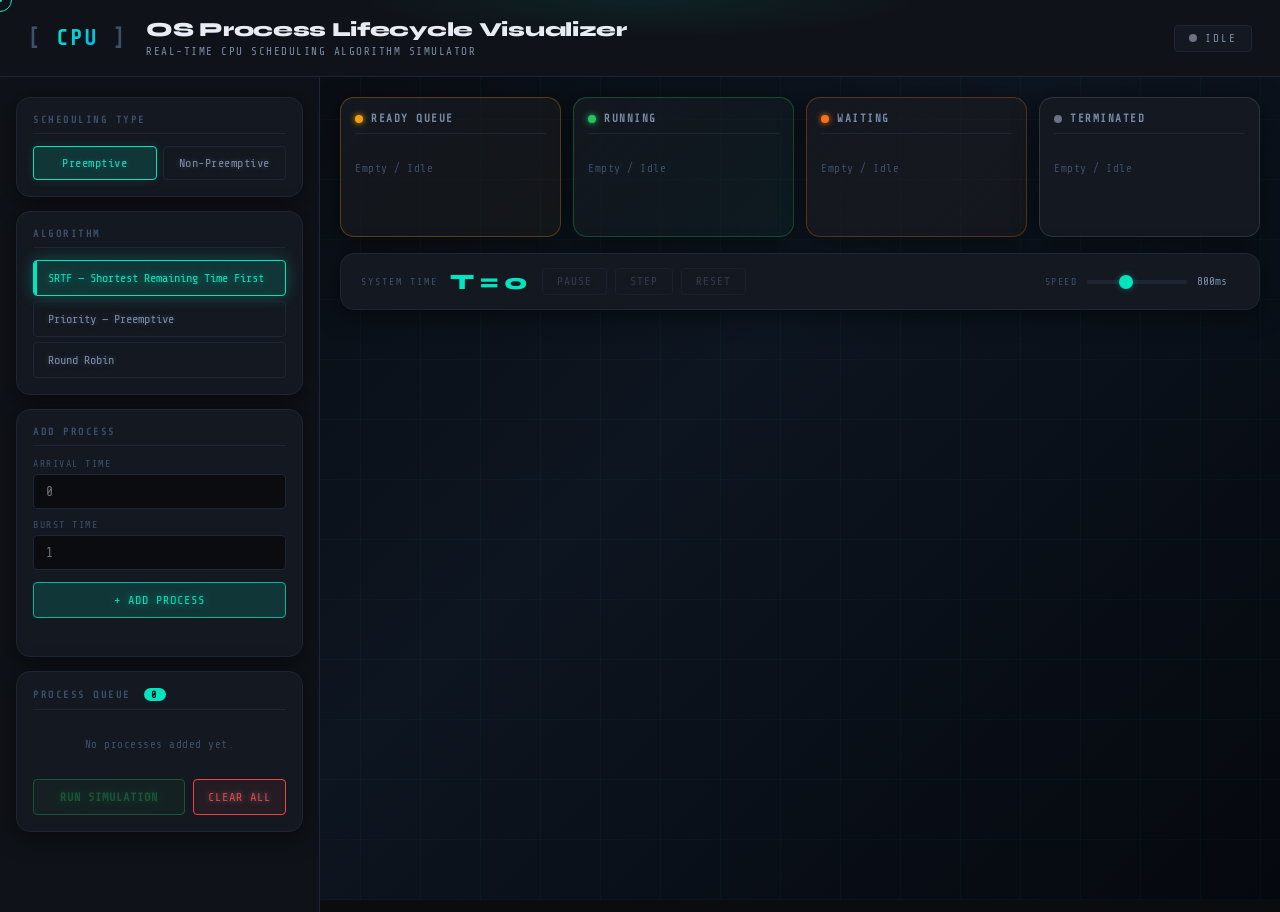
==== commit de65a094: "finalizing the end project." ====
--- a/index.html
+++ b/index.html
@@ -7,16 +7,18 @@
   <link rel="preconnect" href="https://fonts.googleapis.com" />
   <link href="https://fonts.googleapis.com/css2?family=Share+Tech+Mono&family=Syne:wght@400;600;700;800&display=swap" rel="stylesheet" />
   <link rel="stylesheet" href="css/style.css" />
-  <link rel="stylesheet" href="css/style.css">
-
-<script src="js/main.js"></script>
-<script src="js/scheduler.js"></script>
-<script src="js/ui.js"></script>
-<script src="js/visualization.js"></script>
 </head>
 <body>
-
-  <!-- ===== HEADER ===== -->
+  <div class="background-container">
+    <div class="grid-base"></div>
+    <div class="grid-glow"></div>
+    <div class="orb orb-1"></div>
+    <div class="orb orb-2"></div>
+    <div class="orb orb-3"></div>
+    <div class="orb orb-4"></div>
+    <div class="cursor-glow" id="cursorGlow"></div>
+  </div>
+  <div class="custom-cursor" id="customCursor"></div>
   <header class="site-header">
     <div class="header-glow"></div>
     <div class="header-inner">
@@ -35,14 +37,8 @@
       </div>
     </div>
   </header>
-
-  <!-- ===== MAIN LAYOUT ===== -->
   <main class="main-layout">
-
-    <!-- LEFT PANEL: Controls -->
     <aside class="control-panel" id="controlPanel">
-
-      <!-- Scheduling Type -->
       <div class="panel-card">
         <div class="card-label">SCHEDULING TYPE</div>
         <div class="toggle-group">
@@ -50,22 +46,15 @@
           <button class="toggle-btn" id="btnNonPreemptive" data-type="nonpreemptive">Non-Preemptive</button>
         </div>
       </div>
-
-      <!-- Algorithm Selection -->
       <div class="panel-card">
         <div class="card-label">ALGORITHM</div>
         <div class="algo-list" id="algoList">
-          <!-- Populated by JS -->
         </div>
       </div>
-
-      <!-- Time Quantum (RR only) -->
       <div class="panel-card" id="quantumCard" style="display:none;">
         <div class="card-label">TIME QUANTUM</div>
         <input class="form-input" type="number" id="timeQuantum" min="1" value="2" placeholder="Quantum" />
       </div>
-
-      <!-- Process Input Form -->
       <div class="panel-card">
         <div class="card-label">ADD PROCESS</div>
         <div class="form-grid">
@@ -85,8 +74,6 @@
         <button class="btn btn-add" id="btnAddProcess">+ Add Process</button>
         <div class="error-msg" id="errorMsg"></div>
       </div>
-
-      <!-- Process Queue List -->
       <div class="panel-card">
         <div class="card-label">PROCESS QUEUE <span class="count-badge" id="processCount">0</span></div>
         <div class="process-list" id="processList">
@@ -97,13 +84,8 @@
           <button class="btn btn-clear" id="btnClear">Clear All</button>
         </div>
       </div>
-
     </aside>
-
-    <!-- RIGHT PANEL: Visualization -->
     <section class="viz-panel" id="vizPanel">
-
-      <!-- Lifecycle States -->
       <div class="lifecycle-grid" id="lifecycleGrid">
         <div class="state-card state-ready">
           <div class="state-header">
@@ -134,8 +116,6 @@
           <div class="state-body" id="terminatedList"><div class="empty-state">Empty / Idle</div></div>
         </div>
       </div>
-
-      <!-- Clock Display -->
       <div class="clock-bar">
         <div class="clock-inner">
           <span class="clock-label">SYSTEM TIME</span>
@@ -152,8 +132,6 @@
           </div>
         </div>
       </div>
-
-      <!-- Gantt Chart -->
       <div class="panel-card gantt-card" id="ganttCard" style="display:none;">
         <div class="card-label">GANTT CHART</div>
         <div class="gantt-scroll">
@@ -161,17 +139,11 @@
           <div class="gantt-timeline" id="ganttTimeline"></div>
         </div>
       </div>
-
-      <!-- Results Table -->
       <div class="panel-card results-card" id="resultsCard" style="display:none;">
-<<<<<<< HEAD
         <div class="results-header" style="display: flex; justify-content: space-between; align-items: center; margin-bottom: 12px; border-bottom: 1px solid var(--border); padding-bottom: 8px;">
           <div class="card-label" style="margin-bottom: 0; border-bottom: none; padding-bottom: 0;">RESULTS TABLE</div>
           <a href="analytics.html" class="btn btn-run" style="font-size: 10px; padding: 6px 12px; flex: none; text-decoration: none;">View Analytics 📊</a>
         </div>
-=======
-        <div class="card-label">RESULTS TABLE</div>
->>>>>>> 4fef4dcbc5e6b9b2cd39dfb5b280c79229283dea
         <div class="table-scroll">
           <table class="results-table" id="resultsTable">
             <thead>
@@ -190,15 +162,12 @@
         </div>
         <div class="averages-row" id="averagesRow"></div>
       </div>
-
     </section>
   </main>
-
-  <!-- Scripts -->
   <script src="js/scheduler.js"></script>
   <script src="js/visualization.js"></script>
   <script src="js/ui.js"></script>
   <script src="js/main.js"></script>
-  <script src="js/webgl-bg.js"></script>
+  <script src="js/cursor.js"></script>
 </body>
 </html>
--- a/css/style.css
+++ b/css/style.css
@@ -1,8 +1,3 @@
-/* =============================================
-   OS Process Lifecycle Visualizer — Stylesheet
-   Theme: Terminal Industrial / Dark Precision
-   Font: Share Tech Mono + Syne
-   ============================================= */
 
 :root {
   --bg-base:        #0a0c10;
@@ -11,49 +6,38 @@
   --bg-card-hover:  #181e28;
   --border:         #1e2535;
   --border-glow:    #2a3650;
-
   --accent:         #00e5c0;
   --accent-dim:     #00b89a;
   --accent-glow:    rgba(0, 229, 192, 0.15);
-
   --color-running:  #22c55e;
   --color-ready:    #f59e0b;
   --color-waiting:  #f97316;
   --color-terminated: #6b7280;
-
   --color-running-bg:  rgba(34,197,94,0.12);
   --color-ready-bg:    rgba(245,158,11,0.12);
   --color-waiting-bg:  rgba(249,115,22,0.12);
   --color-terminated-bg: rgba(107,114,128,0.12);
-
   --text-primary:   #e8edf5;
   --text-secondary: #7a8ba8;
   --text-muted:     #3d4f6a;
-
   --font-mono:      'Share Tech Mono', monospace;
   --font-display:   'Syne', sans-serif;
-
   --radius-sm:  4px;
   --radius-md:  8px;
   --radius-lg:  14px;
   --radius-xl:  20px;
-
   --transition: all 0.25s cubic-bezier(0.4, 0, 0.2, 1);
   --shadow-card: 0 4px 24px rgba(0,0,0,0.5);
 }
-
-/* ===== RESET ===== */
 *, *::before, *::after {
   box-sizing: border-box;
   margin: 0;
   padding: 0;
 }
-
 html { 
   scroll-behavior: smooth;
   background: var(--bg-base);
 }
-
 body {
   background: transparent;
   color: var(--text-primary);
@@ -62,14 +46,10 @@
   min-height: 100vh;
   overflow-x: hidden;
 }
-
-/* ===== SCROLLBAR ===== */
 ::-webkit-scrollbar { width: 6px; height: 6px; }
 ::-webkit-scrollbar-track { background: var(--bg-base); }
 ::-webkit-scrollbar-thumb { background: var(--border-glow); border-radius: 3px; }
 ::-webkit-scrollbar-thumb:hover { background: var(--accent-dim); }
-
-/* ===== HEADER ===== */
 .site-header {
   position: relative;
   background: var(--bg-surface);
@@ -77,7 +57,6 @@
   overflow: hidden;
   z-index: 100;
 }
-
 .header-glow {
   position: absolute;
   top: -40px; left: 50%;
@@ -86,7 +65,6 @@
   background: radial-gradient(ellipse, rgba(0,229,192,0.08) 0%, transparent 70%);
   pointer-events: none;
 }
-
 .header-inner {
   max-width: 1600px;
   margin: 0 auto;
@@ -95,7 +73,6 @@
   align-items: center;
   gap: 20px;
 }
-
 .logo-mark {
   font-family: var(--font-mono);
   font-size: 22px;
@@ -111,9 +88,7 @@
   -webkit-text-fill-color: transparent;
   background-clip: text;
 }
-
 .header-text { flex: 1; }
-
 .site-title {
   font-family: var(--font-display);
   font-size: 20px;
@@ -122,7 +97,6 @@
   letter-spacing: -0.3px;
   line-height: 1.2;
 }
-
 .site-subtitle {
   font-size: 11px;
   color: var(--text-secondary);
@@ -130,7 +104,6 @@
   margin-top: 3px;
   text-transform: uppercase;
 }
-
 .header-status {
   display: flex;
   align-items: center;
@@ -140,7 +113,6 @@
   border-radius: var(--radius-sm);
   background: var(--bg-card);
 }
-
 .status-dot {
   width: 8px; height: 8px;
   border-radius: 50%;
@@ -151,19 +123,15 @@
 .status-dot.running { background: var(--color-running); box-shadow: 0 0 8px var(--color-running); animation: pulse 1s infinite; }
 .status-dot.paused  { background: var(--color-ready); }
 .status-dot.done    { background: var(--accent); }
-
 .status-label {
   font-size: 11px;
   letter-spacing: 2px;
   color: var(--text-secondary);
 }
-
 @keyframes pulse {
   0%, 100% { opacity: 1; }
   50%       { opacity: 0.4; }
 }
-
-/* ===== MAIN LAYOUT ===== */
 .main-layout {
   display: grid;
   grid-template-columns: 320px 1fr;
@@ -172,12 +140,9 @@
   margin: 0 auto;
   gap: 0;
 }
-
 @media (max-width: 960px) {
   .main-layout { grid-template-columns: 1fr; }
 }
-
-/* ===== CONTROL PANEL ===== */
 .control-panel {
   background: var(--bg-surface);
   border-right: 1px solid var(--border);
@@ -190,8 +155,6 @@
   position: sticky;
   top: 0;
 }
-
-/* ===== PANEL CARDS ===== */
 .panel-card {
   background: var(--bg-card);
   border: 1px solid var(--border);
@@ -201,7 +164,6 @@
   box-shadow: var(--shadow-card);
 }
 .panel-card:hover { border-color: var(--border-glow); }
-
 .card-label {
   font-size: 10px;
   font-weight: 700;
@@ -212,14 +174,11 @@
   padding-bottom: 8px;
   border-bottom: 1px solid var(--border);
 }
-
-/* ===== TOGGLE GROUP ===== */
 .toggle-group {
   display: grid;
   grid-template-columns: 1fr 1fr;
   gap: 6px;
 }
-
 .toggle-btn {
   padding: 9px 12px;
   border: 1px solid var(--border);
@@ -245,14 +204,11 @@
   color: var(--accent);
   box-shadow: 0 0 12px rgba(0,229,192,0.1);
 }
-
-/* ===== ALGO LIST ===== */
 .algo-list {
   display: flex;
   flex-direction: column;
   gap: 5px;
 }
-
 .algo-btn {
   padding: 10px 14px;
   border: 1px solid var(--border);
@@ -296,28 +252,23 @@
   cursor: not-allowed;
   pointer-events: none;
 }
-
-/* ===== FORM ===== */
 .form-grid {
   display: flex;
   flex-direction: column;
   gap: 10px;
   margin-bottom: 12px;
 }
-
 .form-group {
   display: flex;
   flex-direction: column;
   gap: 5px;
 }
-
 .form-label {
   font-size: 10px;
   letter-spacing: 1.5px;
   color: var(--text-muted);
   text-transform: uppercase;
 }
-
 .form-input {
   background: var(--bg-base);
   border: 1px solid var(--border);
@@ -333,13 +284,11 @@
 }
 .form-input::-webkit-inner-spin-button,
 .form-input::-webkit-outer-spin-button { -webkit-appearance: none; }
-
 .form-input:focus {
   border-color: var(--accent);
   box-shadow: 0 0 0 3px rgba(0,229,192,0.08);
 }
 .form-input.error { border-color: #ef4444; }
-
 .error-msg {
   font-size: 11px;
   color: #ef4444;
@@ -347,8 +296,6 @@
   margin-top: 6px;
   letter-spacing: 0.5px;
 }
-
-/* ===== BUTTONS ===== */
 .btn {
   padding: 10px 16px;
   border-radius: var(--radius-sm);
@@ -365,7 +312,6 @@
   text-transform: uppercase;
   text-shadow: 0 0 6px rgba(232, 237, 245, 0.4);
 }
-
 .btn-add {
   width: 100%;
   background: var(--accent-glow);
@@ -378,7 +324,6 @@
   box-shadow: 0 0 24px rgba(0,229,192,0.4);
   transform: translateY(-1px);
 }
-
 .btn-run {
   flex: 1;
   background: linear-gradient(135deg, #22c55e22, #16a34a33);
@@ -397,7 +342,6 @@
   cursor: not-allowed;
   transform: none;
 }
-
 .btn-clear {
   background: rgba(239,68,68,0.08);
   border: 1px solid #ef4444;
@@ -408,14 +352,11 @@
   background: rgba(239,68,68,0.16);
   transform: translateY(-1px);
 }
-
 .action-row {
   display: flex;
   gap: 8px;
   margin-top: 12px;
 }
-
-/* ===== SIM BUTTONS ===== */
 .sim-btn {
   padding: 6px 14px;
   border: 1px solid var(--border-glow);
@@ -437,8 +378,6 @@
   text-shadow: 0 0 8px rgba(0,229,192,0.8);
 }
 .sim-btn:disabled { opacity: 0.3; cursor: not-allowed; }
-
-/* ===== PROCESS LIST ===== */
 .process-list {
   display: flex;
   flex-direction: column;
@@ -447,7 +386,6 @@
   overflow-y: auto;
   margin-bottom: 4px;
 }
-
 .empty-state {
   color: var(--text-muted);
   font-size: 11px;
@@ -455,7 +393,6 @@
   padding: 16px 0;
   letter-spacing: 0.5px;
 }
-
 .process-pill {
   display: flex;
   align-items: center;
@@ -466,12 +403,10 @@
   border-radius: var(--radius-sm);
   animation: slideIn 0.25s ease;
 }
-
 @keyframes slideIn {
   from { opacity: 0; transform: translateX(-8px); }
   to   { opacity: 1; transform: translateX(0); }
 }
-
 .process-pill .pid-tag {
   font-size: 12px;
   font-weight: 700;
@@ -495,7 +430,6 @@
   font-family: var(--font-mono);
 }
 .process-pill .remove-btn:hover { color: #ef4444; }
-
 .count-badge {
   display: inline-block;
   background: var(--accent);
@@ -506,8 +440,6 @@
   font-weight: 700;
   margin-left: 6px;
 }
-
-/* ===== VIZ PANEL ===== */
 .viz-panel {
   padding: 20px;
   display: flex;
@@ -515,21 +447,17 @@
   gap: 16px;
   overflow-y: auto;
 }
-
-/* ===== LIFECYCLE GRID ===== */
 .lifecycle-grid {
   display: grid;
   grid-template-columns: repeat(4, 1fr);
   gap: 12px;
 }
-
 @media (max-width: 1200px) {
   .lifecycle-grid { grid-template-columns: repeat(2, 1fr); }
 }
 @media (max-width: 600px) {
   .lifecycle-grid { grid-template-columns: 1fr; }
 }
-
 .state-card {
   background: var(--bg-card);
   border: 1px solid var(--border);
@@ -539,12 +467,10 @@
   box-shadow: var(--shadow-card);
   transition: var(--transition);
 }
-
 .state-card.state-running { border-color: rgba(34,197,94,0.3); background: linear-gradient(135deg, var(--bg-card), rgba(34,197,94,0.04)); }
 .state-card.state-ready   { border-color: rgba(245,158,11,0.3); background: linear-gradient(135deg, var(--bg-card), rgba(245,158,11,0.04)); }
 .state-card.state-waiting { border-color: rgba(249,115,22,0.3); background: linear-gradient(135deg, var(--bg-card), rgba(249,115,22,0.04)); }
 .state-card.state-terminated { border-color: rgba(107,114,128,0.3); }
-
 .state-header {
   display: flex;
   align-items: center;
@@ -558,7 +484,6 @@
   padding-bottom: 8px;
   border-bottom: 1px solid var(--border);
 }
-
 .state-dot {
   width: 8px; height: 8px;
   border-radius: 50%;
@@ -568,7 +493,6 @@
 .dot-ready   { background: var(--color-ready);   box-shadow: 0 0 6px var(--color-ready); }
 .dot-waiting { background: var(--color-waiting);  box-shadow: 0 0 6px var(--color-waiting); }
 .dot-terminated { background: var(--color-terminated); }
-
 .state-body {
   display: flex;
   flex-wrap: wrap;
@@ -576,8 +500,6 @@
   min-height: 60px;
   align-content: flex-start;
 }
-
-/* ===== PROCESS TOKENS ===== */
 .proc-token {
   display: flex;
   flex-direction: column;
@@ -591,12 +513,10 @@
   transition: var(--transition);
   cursor: default;
 }
-
 @keyframes tokenAppear {
   from { opacity: 0; transform: scale(0.7); }
   to   { opacity: 1; transform: scale(1); }
 }
-
 .proc-token .token-pid {
   font-weight: 700;
   font-size: 13px;
@@ -607,7 +527,6 @@
   letter-spacing: 0.5px;
   margin-top: 2px;
 }
-
 .token-running {
   background: var(--color-running-bg);
   border-color: var(--color-running);
@@ -615,32 +534,26 @@
   box-shadow: 0 0 14px rgba(34,197,94,0.2);
   animation: tokenAppear 0.3s cubic-bezier(0.34, 1.56, 0.64, 1), runningPulse 1.5s ease-in-out infinite;
 }
-
 @keyframes runningPulse {
   0%, 100% { box-shadow: 0 0 14px rgba(34,197,94,0.2); }
   50%       { box-shadow: 0 0 22px rgba(34,197,94,0.4); }
 }
-
 .token-ready {
   background: var(--color-ready-bg);
   border-color: var(--color-ready);
   color: var(--color-ready);
 }
-
 .token-waiting {
   background: var(--color-waiting-bg);
   border-color: var(--color-waiting);
   color: var(--color-waiting);
 }
-
 .token-terminated {
   background: var(--color-terminated-bg);
   border-color: var(--color-terminated);
   color: var(--color-terminated);
   opacity: 0.7;
 }
-
-/* ===== CLOCK BAR ===== */
 .clock-bar {
   background: var(--bg-card);
   border: 1px solid var(--border);
@@ -648,21 +561,18 @@
   padding: 14px 20px;
   box-shadow: var(--shadow-card);
 }
-
 .clock-inner {
   display: flex;
   align-items: center;
   gap: 12px;
   flex-wrap: nowrap;
 }
-
 .clock-label {
   font-size: 10px;
   letter-spacing: 2px;
   color: var(--text-muted);
   text-transform: uppercase;
 }
-
 .clock-value {
   font-family: var(--font-display);
   font-size: 22px;
@@ -671,20 +581,17 @@
   letter-spacing: -0.5px;
   min-width: 80px;
 }
-
 .sim-controls {
   display: flex;
   gap: 8px;
   flex: 1;
 }
-
 .speed-control {
   display: flex;
   align-items: center;
   gap: 10px;
   margin-left: auto;
 }
-
 .speed-control input[type=range] {
   -webkit-appearance: none;
   width: 100px;
@@ -707,15 +614,11 @@
   color: var(--text-secondary);
   min-width: 42px;
 }
-
-/* ===== GANTT CHART ===== */
 .gantt-card { overflow: hidden; }
-
 .gantt-scroll {
   overflow-x: auto;
   padding-bottom: 6px;
 }
-
 .gantt-chart {
   display: flex;
   height: 48px;
@@ -724,7 +627,6 @@
   overflow: hidden;
   margin-bottom: 4px;
 }
-
 .gantt-block {
   display: flex;
   align-items: center;
@@ -739,12 +641,10 @@
   min-width: 32px;
   animation: ganttReveal 0.3s ease;
 }
-
 @keyframes ganttReveal {
   from { opacity: 0; transform: scaleX(0); transform-origin: left; }
   to   { opacity: 1; transform: scaleX(1); }
 }
-
 .gantt-block:hover { opacity: 0.85; }
 .gantt-block.idle-block { background: #1e2535; color: var(--text-muted); }
 .gantt-block.run-block-0  { background: rgba(34,197,94,0.6);  color: #fff; }
@@ -755,7 +655,6 @@
 .gantt-block.run-block-5  { background: rgba(234,179,8,0.6);  color: #fff; }
 .gantt-block.run-block-6  { background: rgba(20,184,166,0.6); color: #fff; }
 .gantt-block.run-block-7  { background: rgba(139,92,246,0.6); color: #fff; }
-
 .gantt-timeline {
   display: flex;
   font-size: 10px;
@@ -770,18 +669,13 @@
   padding: 2px 3px;
   min-width: 32px;
 }
-
-/* ===== RESULTS TABLE ===== */
 .results-card {}
-
 .table-scroll { overflow-x: auto; }
-
 .results-table {
   width: 100%;
   border-collapse: collapse;
   font-size: 12px;
 }
-
 .results-table thead th {
   background: var(--bg-base);
   color: var(--text-muted);
@@ -793,27 +687,22 @@
   border-bottom: 1px solid var(--border);
   white-space: nowrap;
 }
-
 .results-table tbody tr {
   border-bottom: 1px solid var(--border);
   transition: var(--transition);
 }
 .results-table tbody tr:hover { background: rgba(255,255,255,0.02); }
-
 .results-table tbody td {
   padding: 10px 14px;
   text-align: center;
   color: var(--text-primary);
   font-family: var(--font-mono);
 }
-
 .results-table tbody td:first-child {
   font-weight: 700;
   color: var(--accent);
 }
-
 .results-table tbody tr:last-child { border-bottom: none; }
-
 .averages-row {
   display: flex;
   gap: 12px;
@@ -821,7 +710,6 @@
   border-top: 1px solid var(--border);
   margin-top: 12px;
 }
-
 .stat-card {
   flex: 1;
   display: flex;
@@ -838,7 +726,6 @@
 .stat-card:hover {
   border-color: var(--border-glow);
 }
-
 .avg-label {
   font-size: 9px;
   letter-spacing: 1.5px;
@@ -851,25 +738,19 @@
   font-weight: 700;
   color: var(--accent);
 }
-
 .th-sub {
   font-size: 8px;
   color: var(--text-muted);
   font-weight: normal;
   letter-spacing: 1px;
 }
-
-/* ===== ANIMATIONS ===== */
 @keyframes fadeIn {
   from { opacity: 0; transform: translateY(10px); }
   to   { opacity: 1; transform: translateY(0); }
 }
-
 .gantt-card, .results-card {
   animation: fadeIn 0.4s ease;
 }
-
-/* ===== RESPONSIVE ===== */
 @media (max-width: 768px) {
   .header-inner { padding: 14px 16px; gap: 12px; }
   .site-title { font-size: 15px; }
@@ -878,8 +759,6 @@
   .clock-inner { gap: 10px; }
   .clock-value { font-size: 18px; }
 }
-
-/* ===== WEBGL BG ===== */
 #webgl-bg-canvas {
   position: fixed;
   top: 0;
@@ -889,3 +768,141 @@
   z-index: -10;
   pointer-events: none;
 }
+.background-container {
+  position: fixed;
+  top: 0;
+  left: 0;
+  width: 100%;
+  height: 100%;
+  z-index: -100;
+  background: linear-gradient(135deg, #07090d 0%, #0d1520 50%, #05080e 100%);
+  overflow: hidden;
+}
+.grid-base {
+  position: absolute;
+  width: 200%;
+  height: 200%;
+  background-image: 
+    linear-gradient(0deg, rgba(0, 247, 229, 0.08) 1px, transparent 1px),
+    linear-gradient(90deg, rgba(0, 247, 229, 0.08) 1px, transparent 1px);
+  background-size: 60px 60px;
+  animation: gridScroll 20s linear infinite;
+  opacity: 0.4;
+}
+.grid-glow {
+  position: absolute;
+  width: 200%;
+  height: 200%;
+  background-image: 
+    linear-gradient(0deg, rgba(0, 247, 229, 0.8) 1px, transparent 1px),
+    linear-gradient(90deg, rgba(0, 247, 229, 0.8) 1px, transparent 1px);
+  background-size: 60px 60px;
+  animation: gridScroll 20s linear infinite;
+  opacity: 1;
+  -webkit-mask-image: radial-gradient(circle 200px at var(--mouse-x, -100%) var(--mouse-y, -100%), black, transparent);
+  mask-image: radial-gradient(circle 200px at var(--mouse-x, -100%) var(--mouse-y, -100%), black, transparent);
+  z-index: 10;
+}
+@keyframes gridScroll {
+  0% { transform: translate(0, 0); }
+  100% { transform: translate(60px, 60px); }
+}
+.orb {
+  position: absolute;
+  border-radius: 50%;
+  filter: blur(120px);
+  mix-blend-mode: screen;
+  opacity: 0;
+  animation: orbFloat 15s ease-in-out infinite;
+}
+.orb-1 {
+  width: 600px;
+  height: 600px;
+  background: radial-gradient(circle, rgba(0, 247, 229, 0.6), transparent);
+  top: -150px;
+  left: -150px;
+  animation-delay: 0s;
+}
+.orb-2 {
+  width: 500px;
+  height: 500px;
+  background: radial-gradient(circle, rgba(0, 212, 255, 0.5), transparent);
+  bottom: -150px;
+  right: -100px;
+  animation-delay: 3s;
+}
+.orb-3 {
+  width: 450px;
+  height: 450px;
+  background: radial-gradient(circle, rgba(0, 247, 229, 0.45), transparent);
+  top: 40%;
+  right: 15%;
+  animation-delay: 6s;
+}
+.orb-4 {
+  width: 700px;
+  height: 700px;
+  background: radial-gradient(circle, rgba(138, 43, 226, 0.35), transparent);
+  bottom: 20%;
+  left: 10%;
+  animation-delay: 9s;
+}
+@keyframes orbFloat {
+  0%, 100% {
+    transform: translate(0, 0) scale(1);
+    opacity: 0;
+  }
+  25% {
+    opacity: 0.12;
+  }
+  50% {
+    transform: translate(-40px, -40px) scale(1.1);
+    opacity: 0.10;
+  }
+  75% {
+    opacity: 0.12;
+  }
+}
+.cursor-glow {
+  position: fixed;
+  width: 400px;
+  height: 400px;
+  border-radius: 50%;
+  background: radial-gradient(circle, rgba(0, 247, 229, 0.12), transparent);
+  filter: blur(80px);
+  pointer-events: none;
+  transform: translate(-50%, -50%);
+  z-index: -50;
+}
+.custom-cursor {
+  position: fixed;
+  width: 24px;
+  height: 24px;
+  border: 1.5px solid var(--accent, #00f7e5);
+  border-radius: 50%;
+  pointer-events: none;
+  z-index: 9999;
+  transform: translate(-50%, -50%);
+  mix-blend-mode: screen;
+  transition: width 0.08s, height 0.08s, border-color 0.08s, background-color 0.08s;
+}
+.custom-cursor::before {
+  content: '';
+  position: absolute;
+  top: 50%;
+  left: 50%;
+  width: 4px;
+  height: 4px;
+  background: var(--accent, #00f7e5);
+  border-radius: 50%;
+  transform: translate(-50%, -50%);
+}
+.custom-cursor.click {
+  width: 36px;
+  height: 36px;
+  border-color: #ff3366;
+  background: rgba(255, 51, 102, 0.1);
+}
+body {
+  cursor: none;
+}
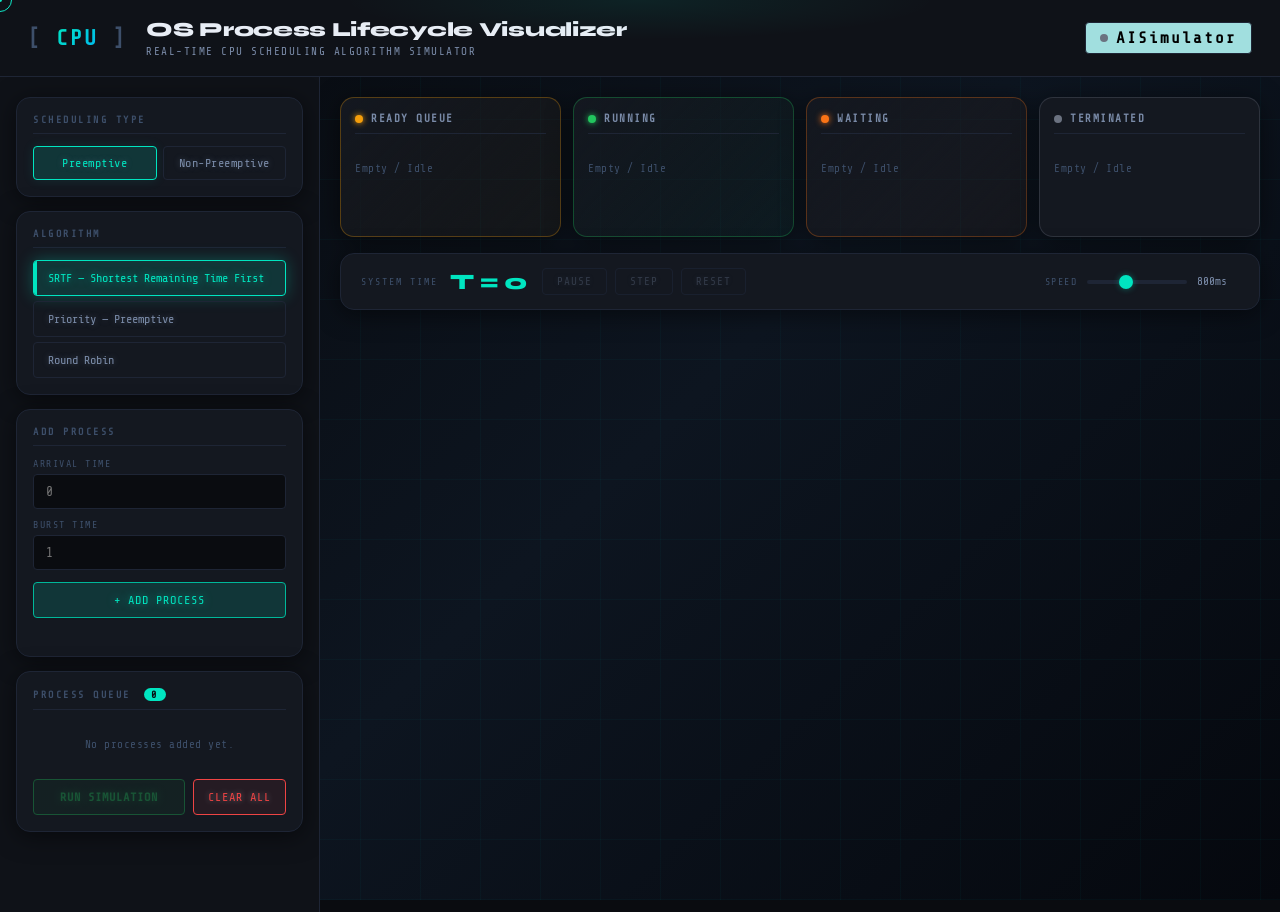
==== commit 1d8a2429: "Added AI simulator page and updated the UI" ====
--- a/index.html
+++ b/index.html
@@ -5,6 +5,7 @@
   <meta name="viewport" content="width=device-width, initial-scale=1.0" />
   <title>OS Process Lifecycle Visualizer</title>
   <link rel="preconnect" href="https://fonts.googleapis.com" />
+  <link rel="MAIN" href="ai_stimulator.html" />
   <link href="https://fonts.googleapis.com/css2?family=Share+Tech+Mono&family=Syne:wght@400;600;700;800&display=swap" rel="stylesheet" />
   <link rel="stylesheet" href="css/style.css" />
 </head>
@@ -31,9 +32,9 @@
         <h1 class="site-title">OS Process Lifecycle Visualizer</h1>
         <p class="site-subtitle">Real-time CPU Scheduling Algorithm Simulator</p>
       </div>
-      <div class="header-status">
+      <div class="header-status" style="background-color: rgb(161, 223, 223);">
         <span class="status-dot" id="statusDot"></span>
-        <span class="status-label" id="statusLabel">IDLE</span>
+        <a href="ai_stimulator.html" class="status-label" id="statusLabel" style="text-decoration: none; font-size: medium; color: black;" ><strong>AISimulator</strong></a>
       </div>
     </div>
   </header>
